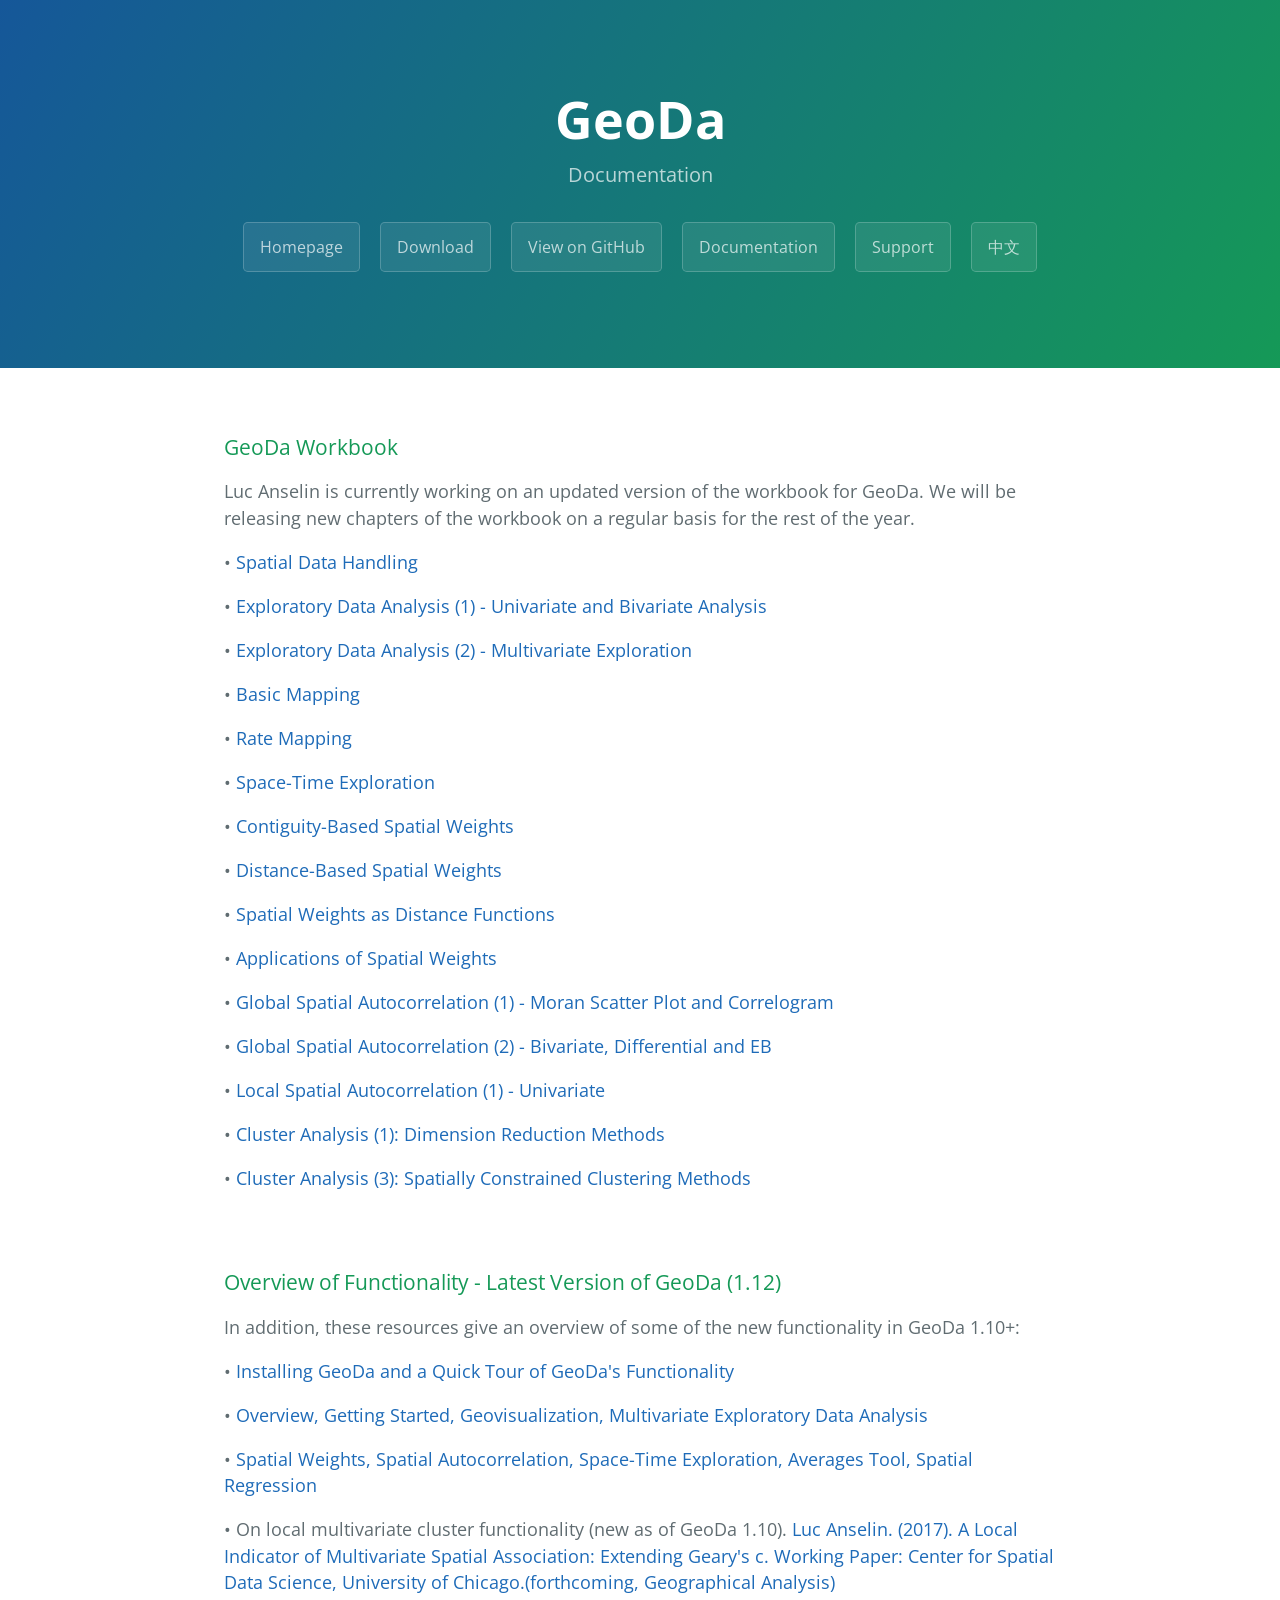
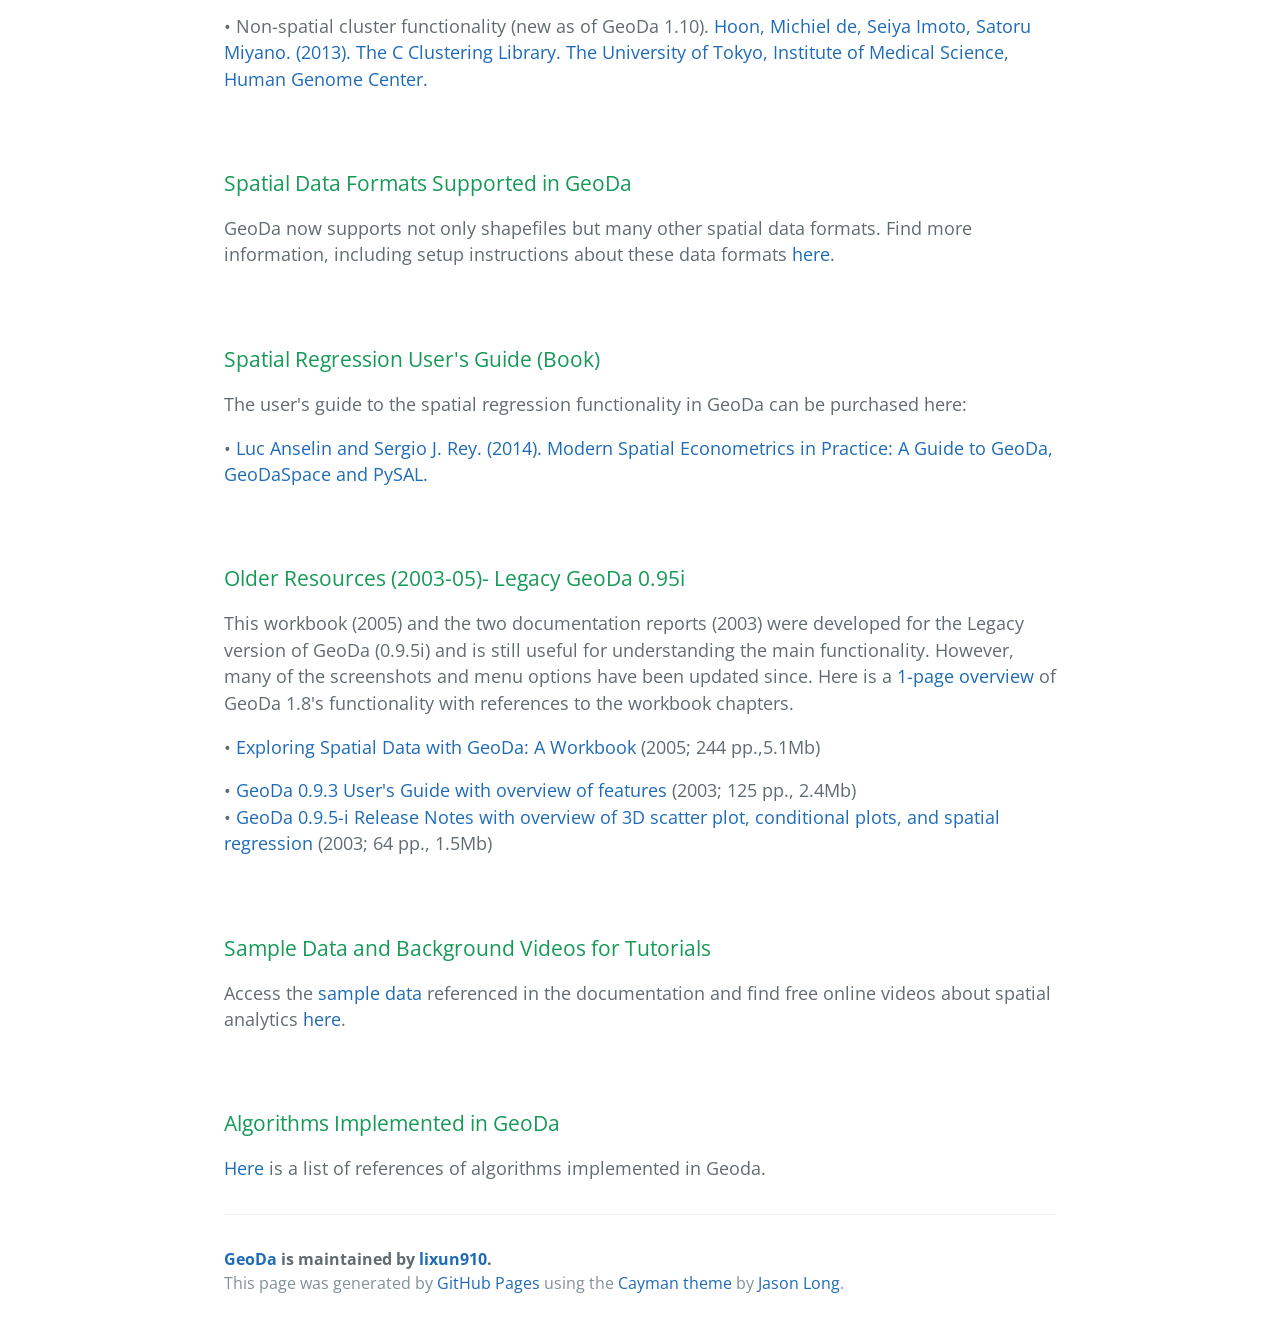
==== documentation.html @ 4c951416 "test" ====
<!DOCTYPE html>
<html lang="en-us">
  <head>
    <meta charset="UTF-8">
    <title>Documentation | GeoDa on Github</title>
    <meta name="viewport" content="width=device-width, initial-scale=1">
    <style>
    	*{margin:0;padding:0;}
	.shadowfilter {
	-webkit-filter: drop-shadow(12px 12px 7px rgba(0,0,0,0.5));
	filter: url(shadow.svg#drop-shadow);
	}
	.intro1 { margin-left: -45px;}
    </style>
    <link rel="stylesheet" type="text/css" href="stylesheets/normalize.css" media="screen">
    <link href='https://fonts.googleapis.com/css?family=Open+Sans:400,700' rel='stylesheet' type='text/css'>
    <link rel="stylesheet" type="text/css" href="stylesheets/stylesheet.css" media="screen">
    <link rel="stylesheet" type="text/css" href="stylesheets/github-light.css" media="screen">
    <link rel="stylesheet" href="stylesheets/simple-slideshow-styles.css">
    <style>
	ul {padding-left:30px;}
	figcaption {
	  top: .70em;
   	  left: .35em;
 	  bottom: auto!important;
	  right: auto!important;
	}
    </style>
  </head>
  <body>
    <!-- Google Analytics -->
    <script>
    window.ga=window.ga||function(){(ga.q=ga.q||[]).push(arguments)};ga.l=+new Date;
    ga('create', 'UA-72724100-1', 'auto');
    ga('send', 'pageview');
    </script>

    <section class="page-header">
      <h1 class="project-name">GeoDa</h1>
      <h2 class="project-tagline">Documentation</h2>
      <a href="//geodacenter.github.io/" class="btn">Homepage</a>
       <a href="//geodacenter.github.io/download.html" class="btn">Download</a>
      <a href="https://github.com/GeoDaCenter/geoda/" class="btn">View on GitHub</a>
       <a href="documentation.html" class="btn">Documentation</a>
       <a href="//geodacenter.github.io/support.html" class="btn">Support</a>
      <a href="//geodacenter.github.io/index-cn.html" class="btn">中文</a>
    </section>


    <section class="main-content">
      <h3>
<a id="welcome-to-github-pages" class="anchor" href="#welcome-to-github-pages" aria-hidden="true">
  <span class="octicon octicon-link"></span></a></h3>

<p>
<h3>GeoDa Workbook</h3>

<p>Luc Anselin is currently working on an updated version of the workbook for GeoDa. We will be releasing new chapters of the workbook on a regular basis for the rest of the year.</p>


<p class="rteindent1">&bull;
       <a href="workbook/1_datascience/lab1.html" target="_blank">Spatial Data Handling</a> </p>
       &bull; <a href="workbook/2a_eda/lab2a.html" target="_blank">Exploratory Data Analysis (1) - Univariate and Bivariate Analysis</a> </p>
       &bull; <a href="workbook/2b_eda_multi/lab2b.html" target="_blank">Exploratory Data Analysis (2) - Multivariate Exploration</a> </p>
       &bull; <a href="workbook/3a_mapping/lab3a.html" target="_blank">Basic Mapping</a> </p>
       &bull; <a href="workbook/3b_rates/lab3b.html" target="_blank">Rate Mapping</a> </p>
       &bull; <a href="workbook/3c_spacetime/lab3c.html" target="_blank">Space-Time Exploration</a> </p>
       &bull; <a href="workbook/4a_contig_weights/lab4a.html" target="_blank">Contiguity-Based Spatial Weights</a> </p>
       &bull; <a href="workbook/4b_dist_weights/lab4b.html" target="_blank">Distance-Based Spatial Weights</a> </p>
       &bull; <a href="workbook/4c_distance_functions/lab4c.html" target="_blank">Spatial Weights as Distance Functions</a> </p>
       &bull; <a href="workbook/4d_weights_applications/lab4d.html" target="_blank">Applications of Spatial Weights</a> </p>
       &bull; <a href="workbook/5a_global_auto/lab5a.html" target="_blank">Global Spatial Autocorrelation (1) - Moran Scatter Plot and Correlogram</a> </p>
       &bull; <a href="workbook/5b_global_adv/lab5b.html" target="_blank">Global Spatial Autocorrelation (2) - Bivariate, Differential and EB</a> </p>
       &bull; <a href="workbook/6a_local_auto/lab6a.html" target="_blank">Local Spatial Autocorrelation (1) - Univariate</a> </p>
       &bull; <a href="workbook/7a_clusters_1/lab7a.html" target="_blank">Cluster Analysis (1): Dimension Reduction Methods</a> </p>
       &bull; <a href="workbook/8_spatial_clusters/lab8.html" target="_blank">Cluster Analysis (3): Spatially Constrained Clustering Methods</a> </p>





<br />

<h3>Overview of Functionality - Latest Version of GeoDa (1.12)</h3>

<p>In addition, these resources give an overview of some of the new functionality in GeoDa 1.10+:</p>

<p class="rteindent1">&bull;
       <a href="
       https://s3.amazonaws.com/geoda/software/docs/Geoda_tour.pdf" target="_blank">Installing GeoDa and a Quick Tour of GeoDa's Functionality</a> </p>

         &bull;
	<a href="
https://s3.amazonaws.com/geoda/software/docs/geoda_1.8_1.pdf" target="_blank">Overview, Getting Started, Geovisualization, Multivariate Exploratory Data Analysis</a></p>

	&bull; <a href="https://s3.amazonaws.com/geoda/software/docs/geoda_1.8_2.pdf" target="_blank">Spatial Weights, Spatial Autocorrelation, Space-Time Exploration, Averages Tool, Spatial Regression</a></p>

	&bull; On local multivariate cluster functionality (new as of GeoDa 1.10). <a href="https://s3.amazonaws.com/geoda/docs/LA_multivariateGeary1.pdf" target="_blank">Luc Anselin. (2017). A Local Indicator of Multivariate Spatial Association: Extending Geary's c. Working Paper: Center for Spatial Data Science, University of Chicago.(forthcoming, Geographical Analysis)</a></p>

	&bull; Non-spatial cluster functionality (new as of GeoDa 1.10). <a href="http://bonsai.hgc.jp/~mdehoon/software/cluster/cluster.pdf" target="_blank">Hoon, Michiel de, Seiya Imoto, Satoru Miyano. (2013). The C Clustering Library. The University of Tokyo, Institute of Medical Science, Human Genome Center.</a></p>

<br />

<h3>Spatial Data Formats Supported in GeoDa</h3>

<p>GeoDa now supports not only shapefiles but many other spatial data formats. Find more information, including setup instructions about these data formats <a href="formats.html">here</a>.</p>

<br />

<h3>Spatial Regression User's Guide (Book)</h3>

	<p>The user's guide to the spatial regression functionality in GeoDa can be purchased here:</p>

<p class="rteindent1">&bull;
<a href="https://www.amazon.com/Modern-Spatial-Econometrics-Practice-GeoDaSpace/dp/0986342106?ie=UTF8&keywords=anselin%20spatial%20econometrics&qid=1421531753&ref_=sr_1_1&sr=8-1" target="_blank">Luc Anselin and Sergio J. Rey. (2014). Modern Spatial Econometrics in Practice: A Guide to GeoDa, GeoDaSpace and PySAL.</a></p>

<br />


<h3>Older Resources (2003-05)- Legacy GeoDa 0.95i</h3>

<p>This workbook (2005) and the two documentation reports (2003) were developed for the Legacy version of GeoDa (0.9.5i) and is still useful for understanding the main functionality. However, many of the screenshots and menu options have been updated since. Here is a <a href="https://s3.amazonaws.com/geoda/software/docs/GeoDa1.8_toolbar.pdf">1-page overview</a> of GeoDa 1.8&#39;s functionality with references to the workbook chapters.</p>

<p class="rteindent1">&bull;
<a href="https://s3.amazonaws.com/geoda/software/docs/geodaworkbook.pdf" target="_blank" title="geodaworkbook.pdf">Exploring Spatial Data with GeoDa: A Workbook</a> (2005; 244 pp.,5.1Mb)</p>
</ul>

<p class="rteindent1">&bull;
<a href="https://s3.amazonaws.com/geoda/software/docs/geoda093.pdf" target="_blank">GeoDa 0.9.3 User's Guide with overview of features</a> (2003; 125 pp., 2.4Mb)</br>
&bull;  <a href="https://s3.amazonaws.com/geoda/software/docs/geoda095i.pdf">GeoDa 0.9.5-i Release Notes with overview of 3D scatter plot, conditional plots, and spatial regression</a>&nbsp;(2003; 64 pp., 1.5Mb)</p>

<br />

<h3>Sample Data and Background Videos for Tutorials</h3>

<p>Access the <a href="https://spatial.uchicago.edu/sample-data" target="_blank">sample data</a> referenced in the documentation and find free online videos about spatial analytics <a href="https://www.youtube.com/user/GeoDaCenter" target="_blank">here</a>.</p>

<br />

<h3>Algorithms Implemented in GeoDa</h3>

<p><a href="refs.html">Here</a> is a list of references of algorithms implemented in Geoda.</p>

      <footer class="site-footer">
        <span class="site-footer-owner"><a href="https://github.com/lixun910/geoda">GeoDa</a> is maintained by <a href="https://github.com/lixun910">lixun910</a>.</span>

        <span class="site-footer-credits">This page was generated by <a href="https://pages.github.com">GitHub Pages</a> using the <a href="https://github.com/jasonlong/cayman-theme">Cayman theme</a> by <a href="https://twitter.com/jasonlong">Jason Long</a>.</span>
      </footer>

    </section>

  </body>
</html>
---- stylesheets/stylesheet.css ----
* {
  box-sizing: border-box; }

body {
  padding: 0;
  margin: 0;
  font-family: "Open Sans", "Helvetica Neue", Helvetica, Arial, sans-serif;
  font-size: 16px;
  line-height: 1.5;
  color: #606c71; }

a {
  color: #1e6bb8;
  text-decoration: none; }
  a:hover {
    text-decoration: underline; }

.btn {
  display: inline-block;
  margin-bottom: 1rem;
  color: rgba(255, 255, 255, 0.7);
  background-color: rgba(255, 255, 255, 0.08);
  border-color: rgba(255, 255, 255, 0.2);
  border-style: solid;
  border-width: 1px;
  border-radius: 0.3rem;
  transition: color 0.2s, background-color 0.2s, border-color 0.2s; }
  .btn + .btn {
    margin-left: 1rem; }

.btn:hover {
  color: rgba(255, 255, 255, 0.8);
  text-decoration: none;
  background-color: rgba(255, 255, 255, 0.2);
  border-color: rgba(255, 255, 255, 0.3); }

@media screen and (min-width: 64em) {
  .btn {
    padding: 0.75rem 1rem; } }

@media screen and (min-width: 42em) and (max-width: 64em) {
  .btn {
    padding: 0.6rem 0.9rem;
    font-size: 0.9rem; } }

@media screen and (max-width: 42em) {
  .btn {
    display: block;
    width: 100%;
    padding: 0.75rem;
    font-size: 0.9rem; }
    .btn + .btn {
      margin-top: 1rem;
      margin-left: 0; } }

.download-btn {
    background-color: rgba(76,175,80,0.9);
    color: rgba(255,255,255,1);
    border-color: rgba(20, 20, 20, 0.2);
    text-align: center;
}
.lab-btn {
    background-color: rgba(255,255,255,0.9);
    color: rgba(0,0,0,1);
    border-color: rgba(20, 20, 20, 0.2);
    text-align: center;
}
.lab-btn:hover {
    background-color: rgba(200,200,200,0.9);
    color: rgba(0,0,0,1);
    border-color: rgba(20, 20, 20, 0.2);
    text-align: center;
}

.download-btn:hover {
    background-color: rgba(76,175,80,0.5);
    color: rgba(255,255,255,1);
    border-color: rgba(20, 20, 20, 0.2);
    text-align: center;
}


.page-header {
  color: #fff;
  text-align: center;
  background-color: #159957;
  background-image: linear-gradient(120deg, #155799, #159957); }

@media screen and (min-width: 64em) {
  .page-header {
    padding: 5rem 6rem; } }

@media screen and (min-width: 42em) and (max-width: 64em) {
  .page-header {
    padding: 3rem 4rem; } }

@media screen and (max-width: 42em) {
  .page-header {
    padding: 2rem 1rem; } }

.project-name {
  margin-top: 0;
  margin-bottom: 0.1rem; }

@media screen and (min-width: 64em) {
  .project-name {
    font-size: 3.25rem; } }

@media screen and (min-width: 42em) and (max-width: 64em) {
  .project-name {
    font-size: 2.25rem; } }

@media screen and (max-width: 42em) {
  .project-name {
    font-size: 1.75rem; } }

.project-tagline {
  margin-bottom: 2rem;
  font-weight: normal;
  opacity: 0.7; }

@media screen and (min-width: 64em) {
  .project-tagline {
    font-size: 1.25rem; } }

@media screen and (min-width: 42em) and (max-width: 64em) {
  .project-tagline {
    font-size: 1.15rem; } }

@media screen and (max-width: 42em) {
  .project-tagline {
    font-size: 1rem; } }

.main-content :first-child {
  margin-top: 0; }
.main-content img {
  max-width: 100%; }
.main-content h1, .main-content h2, .main-content h3, .main-content h4, .main-content h5, .main-content h6 {
  margin-top: 2rem;
  margin-bottom: 1rem;
  font-weight: normal;
  color: #159957; }
.main-content p {
  margin-bottom: 1em; }
.main-content code {
  padding: 2px 4px;
  font-family: Consolas, "Liberation Mono", Menlo, Courier, monospace;
  font-size: 0.9rem;
  color: #383e41;
  background-color: #f3f6fa;
  border-radius: 0.3rem; }
.main-content pre {
  padding: 0.8rem;
  margin-top: 0;
  margin-bottom: 1rem;
  font: 1rem Consolas, "Liberation Mono", Menlo, Courier, monospace;
  color: #567482;
  word-wrap: normal;
  background-color: #f3f6fa;
  border: solid 1px #dce6f0;
  border-radius: 0.3rem; }
  .main-content pre > code {
    padding: 0;
    margin: 0;
    font-size: 0.9rem;
    color: #567482;
    word-break: normal;
    white-space: pre;
    background: transparent;
    border: 0; }
.main-content .highlight {
  margin-bottom: 1rem; }
  .main-content .highlight pre {
    margin-bottom: 0;
    word-break: normal; }
.main-content .highlight pre, .main-content pre {
  padding: 0.8rem;
  overflow: auto;
  font-size: 0.9rem;
  line-height: 1.45;
  border-radius: 0.3rem; }
.main-content pre code, .main-content pre tt {
  display: inline;
  max-width: initial;
  padding: 0;
  margin: 0;
  overflow: initial;
  line-height: inherit;
  word-wrap: normal;
  background-color: transparent;
  border: 0; }
  .main-content pre code:before, .main-content pre code:after, .main-content pre tt:before, .main-content pre tt:after {
    content: normal; }
.main-content ul, .main-content ol {
  margin-top: 0; }
.main-content blockquote {
  padding: 0 1rem;
  margin-left: 0;
  color: #819198;
  border-left: 0.3rem solid #dce6f0; }
  .main-content blockquote > :first-child {
    margin-top: 0; }
  .main-content blockquote > :last-child {
    margin-bottom: 0; }
.main-content table {
  display: block;
  width: 100%;
  overflow: auto;
  word-break: normal;
  word-break: keep-all; }
  .main-content table th {
    font-weight: bold; }
  .main-content table th, .main-content table td {
    padding: 0.5rem 1rem;
    border: 1px solid #e9ebec; }
.main-content dl {
  padding: 0; }
  .main-content dl dt {
    padding: 0;
    margin-top: 1rem;
    font-size: 1rem;
    font-weight: bold; }
  .main-content dl dd {
    padding: 0;
    margin-bottom: 1rem; }
.main-content hr {
  height: 2px;
  padding: 0;
  margin: 1rem 0;
  background-color: #eff0f1;
  border: 0; }

@media screen and (min-width: 64em) {
  .main-content {
    max-width: 64rem;
    padding: 2rem 6rem;
    margin: 0 auto;
    font-size: 1.1rem; } }

@media screen and (min-width: 42em) and (max-width: 64em) {
  .main-content {
    padding: 2rem 4rem;
    font-size: 1.1rem; } }

@media screen and (max-width: 42em) {
  .main-content {
    padding: 2rem 1rem;
    font-size: 1rem; } }

.site-footer {
  padding-top: 2rem;
  margin-top: 2rem;
  border-top: solid 1px #eff0f1; }

.site-footer-owner {
  display: block;
  font-weight: bold; }

.site-footer-credits {
  color: #819198; }

@media screen and (min-width: 64em) {
  .site-footer {
    font-size: 1rem; } }

@media screen and (min-width: 42em) and (max-width: 64em) {
  .site-footer {
    font-size: 1rem; } }

@media screen and (max-width: 42em) {
  .site-footer {
    font-size: 0.9rem; } }
    
#slider {
	margin: 0px auto;
	width: 845px;
	top: 60px;
	height: 200px;
	position: relative;
	overflow: hidden;
	box-shadow: 0px 0px 40px rgba(0,0,0,0.4);
	background: #434343;
}

#slider [id^='image']:target img {
	top: 0;  
	left: 0;
}

#slider [id^='image']:target a {
	background: #fff;
	border: 3px solid #333;
	width: 10px;
	height: 10px;
}

#slider [id^="image"] img {
	position: absolute;
	top: -200px;
	border: 0;
	-moz-transition: top 0.5s ease-in;
	-ms-transition: top 0.5s ease-in;
	-webkit-transition: top 0.5s ease-in;
	-o-transition: top 0.5s ease-in;
}

.slider-nav {
	background: #333;
	width: 16px;
	z-index: 9999;
	height: 16px;
	box-shadow: inset 0px 2px 10px rgba(0,0,0,0.3), 0px 0px 20px rgba(255,255,255,0.4);
	border-radius: 32px;
	position: absolute;
	bottom: 15px;
}

#image-1 .slider-nav {
	right: 80px;
}
#image-2 .slider-nav {
	right: 60px;
}

#image-3 .slider-nav {
	right: 40px;
}

#image-4 .slider-nav {
	right: 20px;
}
---- stylesheets/github-light.css ----
/*
   Copyright 2014 GitHub Inc.

   Licensed under the Apache License, Version 2.0 (the "License");
   you may not use this file except in compliance with the License.
   You may obtain a copy of the License at

       http://www.apache.org/licenses/LICENSE-2.0

   Unless required by applicable law or agreed to in writing, software
   distributed under the License is distributed on an "AS IS" BASIS,
   WITHOUT WARRANTIES OR CONDITIONS OF ANY KIND, either express or implied.
   See the License for the specific language governing permissions and
   limitations under the License.

*/

.pl-c /* comment */ {
  color: #969896;
}

.pl-c1      /* constant, markup.raw, meta.diff.header, meta.module-reference, meta.property-name, support, support.constant, support.variable, variable.other.constant */,
.pl-s .pl-v /* string variable */ {
  color: #0086b3;
}

.pl-e  /* entity */,
.pl-en /* entity.name */ {
  color: #795da3;
}

.pl-s .pl-s1 /* string source */,
.pl-smi      /* storage.modifier.import, storage.modifier.package, storage.type.java, variable.other, variable.parameter.function */ {
  color: #333;
}

.pl-ent /* entity.name.tag */ {
  color: #63a35c;
}

.pl-k /* keyword, storage, storage.type */ {
  color: #a71d5d;
}

.pl-pds              /* punctuation.definition.string, string.regexp.character-class */,
.pl-s                /* string */,
.pl-s .pl-pse .pl-s1 /* string punctuation.section.embedded source */,
.pl-sr               /* string.regexp */,
.pl-sr .pl-cce       /* string.regexp constant.character.escape */,
.pl-sr .pl-sra       /* string.regexp string.regexp.arbitrary-repitition */,
.pl-sr .pl-sre       /* string.regexp source.ruby.embedded */ {
  color: #183691;
}

.pl-v /* variable */ {
  color: #ed6a43;
}

.pl-id /* invalid.deprecated */ {
  color: #b52a1d;
}

.pl-ii /* invalid.illegal */ {
  background-color: #b52a1d;
  color: #f8f8f8;
}

.pl-sr .pl-cce /* string.regexp constant.character.escape */ {
  color: #63a35c;
  font-weight: bold;
}

.pl-ml /* markup.list */ {
  color: #693a17;
}

.pl-mh        /* markup.heading */,
.pl-mh .pl-en /* markup.heading entity.name */,
.pl-ms        /* meta.separator */ {
  color: #1d3e81;
  font-weight: bold;
}

.pl-mq /* markup.quote */ {
  color: #008080;
}

.pl-mi /* markup.italic */ {
  color: #333;
  font-style: italic;
}

.pl-mb /* markup.bold */ {
  color: #333;
  font-weight: bold;
}

.pl-md /* markup.deleted, meta.diff.header.from-file */ {
  background-color: #ffecec;
  color: #bd2c00;
}

.pl-mi1 /* markup.inserted, meta.diff.header.to-file */ {
  background-color: #eaffea;
  color: #55a532;
}

.pl-mdr /* meta.diff.range */ {
  color: #795da3;
  font-weight: bold;
}

.pl-mo /* meta.output */ {
  color: #1d3e81;
}
---- stylesheets/simple-slideshow-styles.css ----
.bss-slides{
  position: relative;
  display: block;    
}
.bss-slides:focus{
 outline: 0;
}
.bss-slides figure{
  position: absolute;
  top: 0;
  width: 100%;
}
.bss-slides figure:first-child{
  position: relative;
}
.bss-slides figure img{
  opacity: 0;
  -webkit-transition: opacity 1.2s;
  transition: opacity 1.2s;
  -webkit-backface-visibility: hidden;
  backface-visibility: hidden;
}
.bss-slides .bss-show{
  z-index: 2;
}
.bss-slides .bss-show img{
  opacity: 1;
  -webkit-backface-visibility: hidden;
  backface-visibility: hidden;
  position: relative; 
}

.bss-slides figcaption{
  position: absolute;
  font-family: sans-serif;
  font-size: .8em;
  bottom: .75em;
  right: .35em;
  padding: .25em;
  color: #fff;
  background: #000;
  background: rgba(0,0,0, .25);
  border-radius: 2px;
  opacity: 0;
  -webkit-transition: opacity 1.2s;
  transition: opacity 1.2s;
}
.bss-slides .bss-show figcaption{
  z-index: 3;
  opacity: 1;
}
.bss-slides figcaption a{
  color: #fff;    
}
.bss-next, .bss-prev{
  color: #fff;
  position: absolute;
  background: #000;
  background: rgba(0,0,0, .6);
  top: 50%;
  z-index: 4;
  font-size: 2em;
  margin-top: -1.2em;
  opacity: .3;
  -webkit-user-select: none;
  -moz-user-select: none;
  -ms-user-select: none;
  user-select: none;
}
.bss-next:hover, .bss-prev:hover{
  cursor: pointer;
  opacity: 1;
}
.bss-next{
  right: -1px;
  padding: 10px 5px 15px 10px;
  border-top-left-radius: 3px;
  border-bottom-left-radius: 3px;
}
.bss-prev{
  left: 0;
  padding: 10px 10px 15px 5px;
  border-top-right-radius: 3px;
  border-bottom-right-radius: 3px;
}
.bss-fullscreen{
  display: block;
  width: 32px;
  height: 32px;    
  background: rgba(0,0,0,.4) url(../img/arrows-alt_ffffff_64.png); 
  -webkit-background-size: contain; 
  background-size: contain;
  position: absolute;
  top: 5px;
  left: 5px;   
  cursor: pointer;    
  opacity: .3;
} 
.bss-fullscreen:hover{
  opacity: .8;   
}
:-webkit-full-screen .bss-fullscreen{
    background: rgba(0,0,0,.4) url(../img/compress_ffffff_64.png);
    -webkit-background-size: contain;
    background-size: contain;
}
:-moz-full-screen .bss-fullscreen{
    background: rgba(0,0,0,.4) url(../img/compress_ffffff_64.png);
    background-size: contain;
}
:-ms-fullscreen .bss-fullscreen{
    background: rgba(0,0,0,.4) url(../img/compress_ffffff_64.png);
    background-size: contain;
}
:full-screen .bss-fullscreen{
    background: rgba(0,0,0,.4) url(../img/compress_ffffff_64.png);
    -webkit-background-size: contain;
    background-size: contain;
}
:-webkit-full-screen .bss-fullscreen{
    background: rgba(0,0,0,.4) url(../img/compress_ffffff_64.png);
    -webkit-background-size: contain;
    background-size: contain;
}
:-moz-full-screen .bss-fullscreen{
    background: rgba(0,0,0,.4) url(../img/compress_ffffff_64.png);
    background-size: contain;
}
:-ms-fullscreen .bss-fullscreen{
    background: rgba(0,0,0,.4) url(../img/compress_ffffff_64.png);
    background-size: contain;
}
:fullscreen .bss-fullscreen{
    background: rgba(0,0,0,.4) url(../img/compress_ffffff_64.png);
    -webkit-background-size: contain;
    background-size: contain;
}
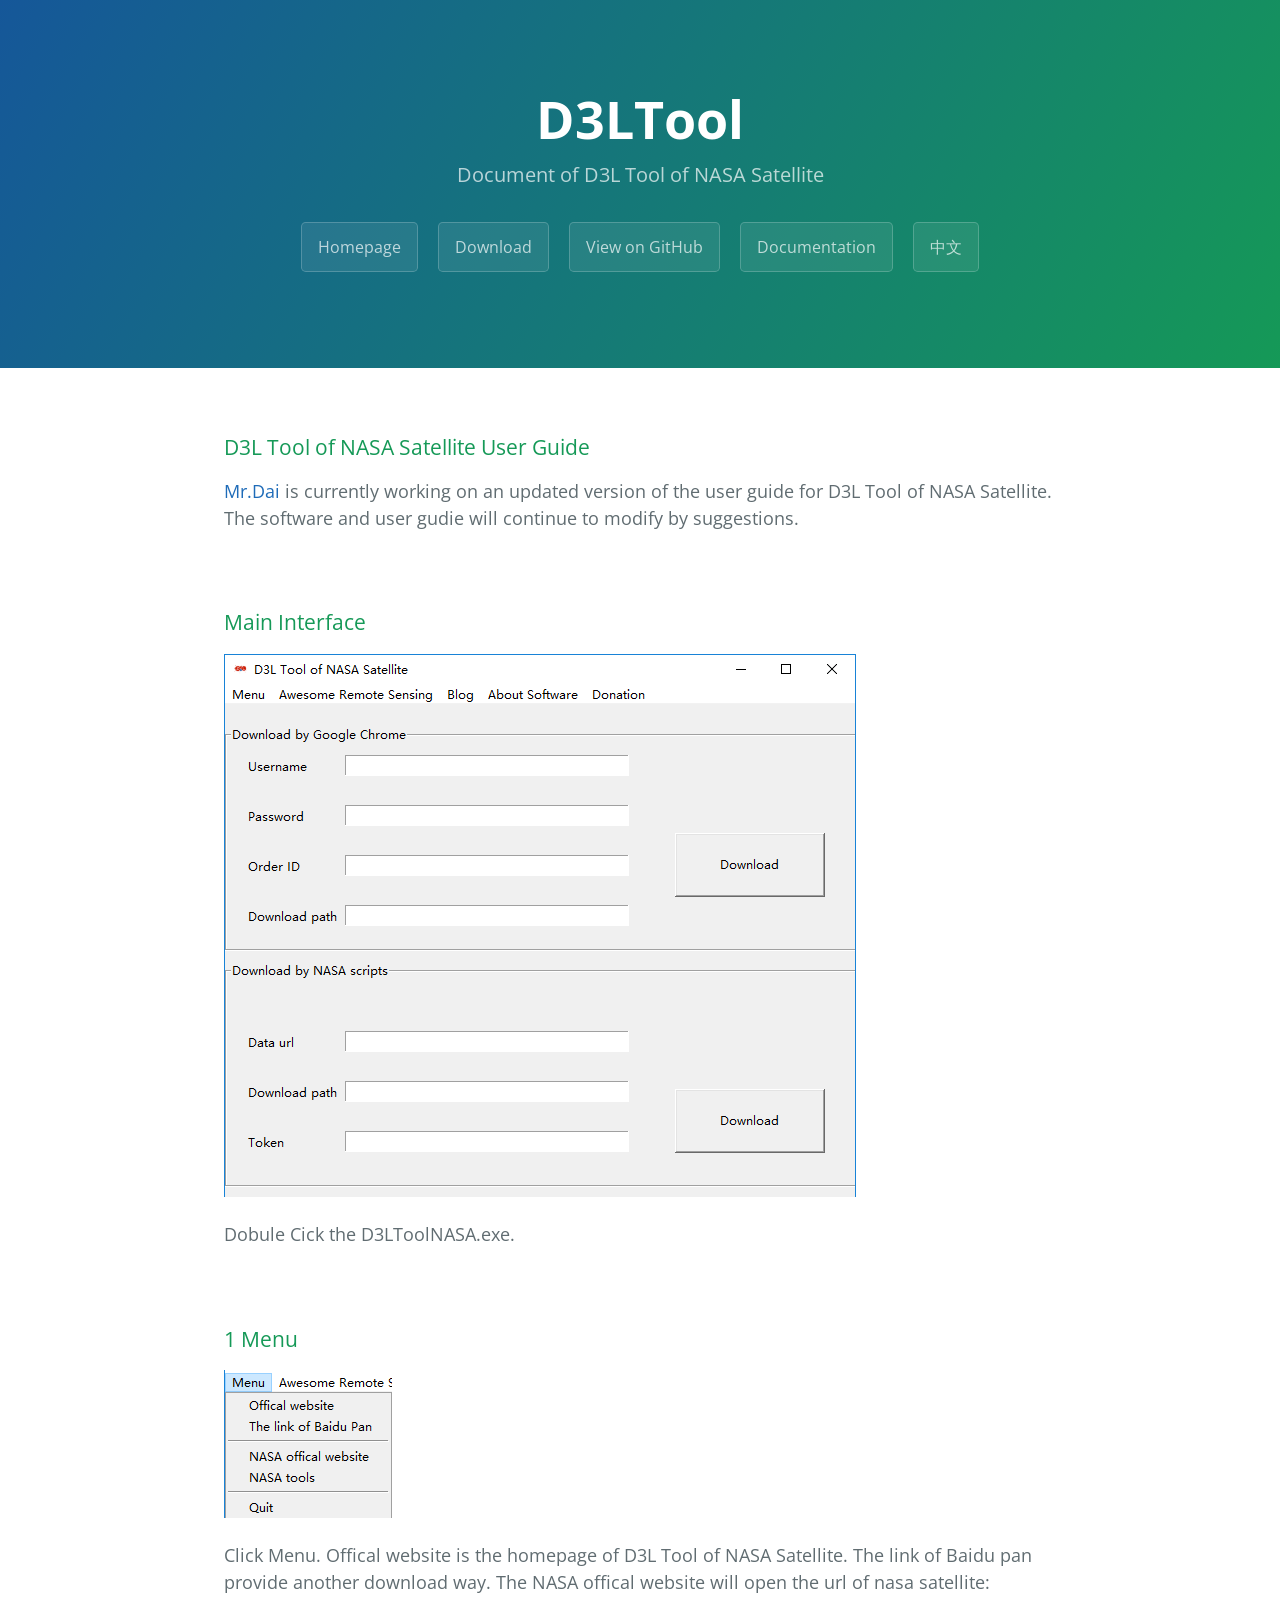
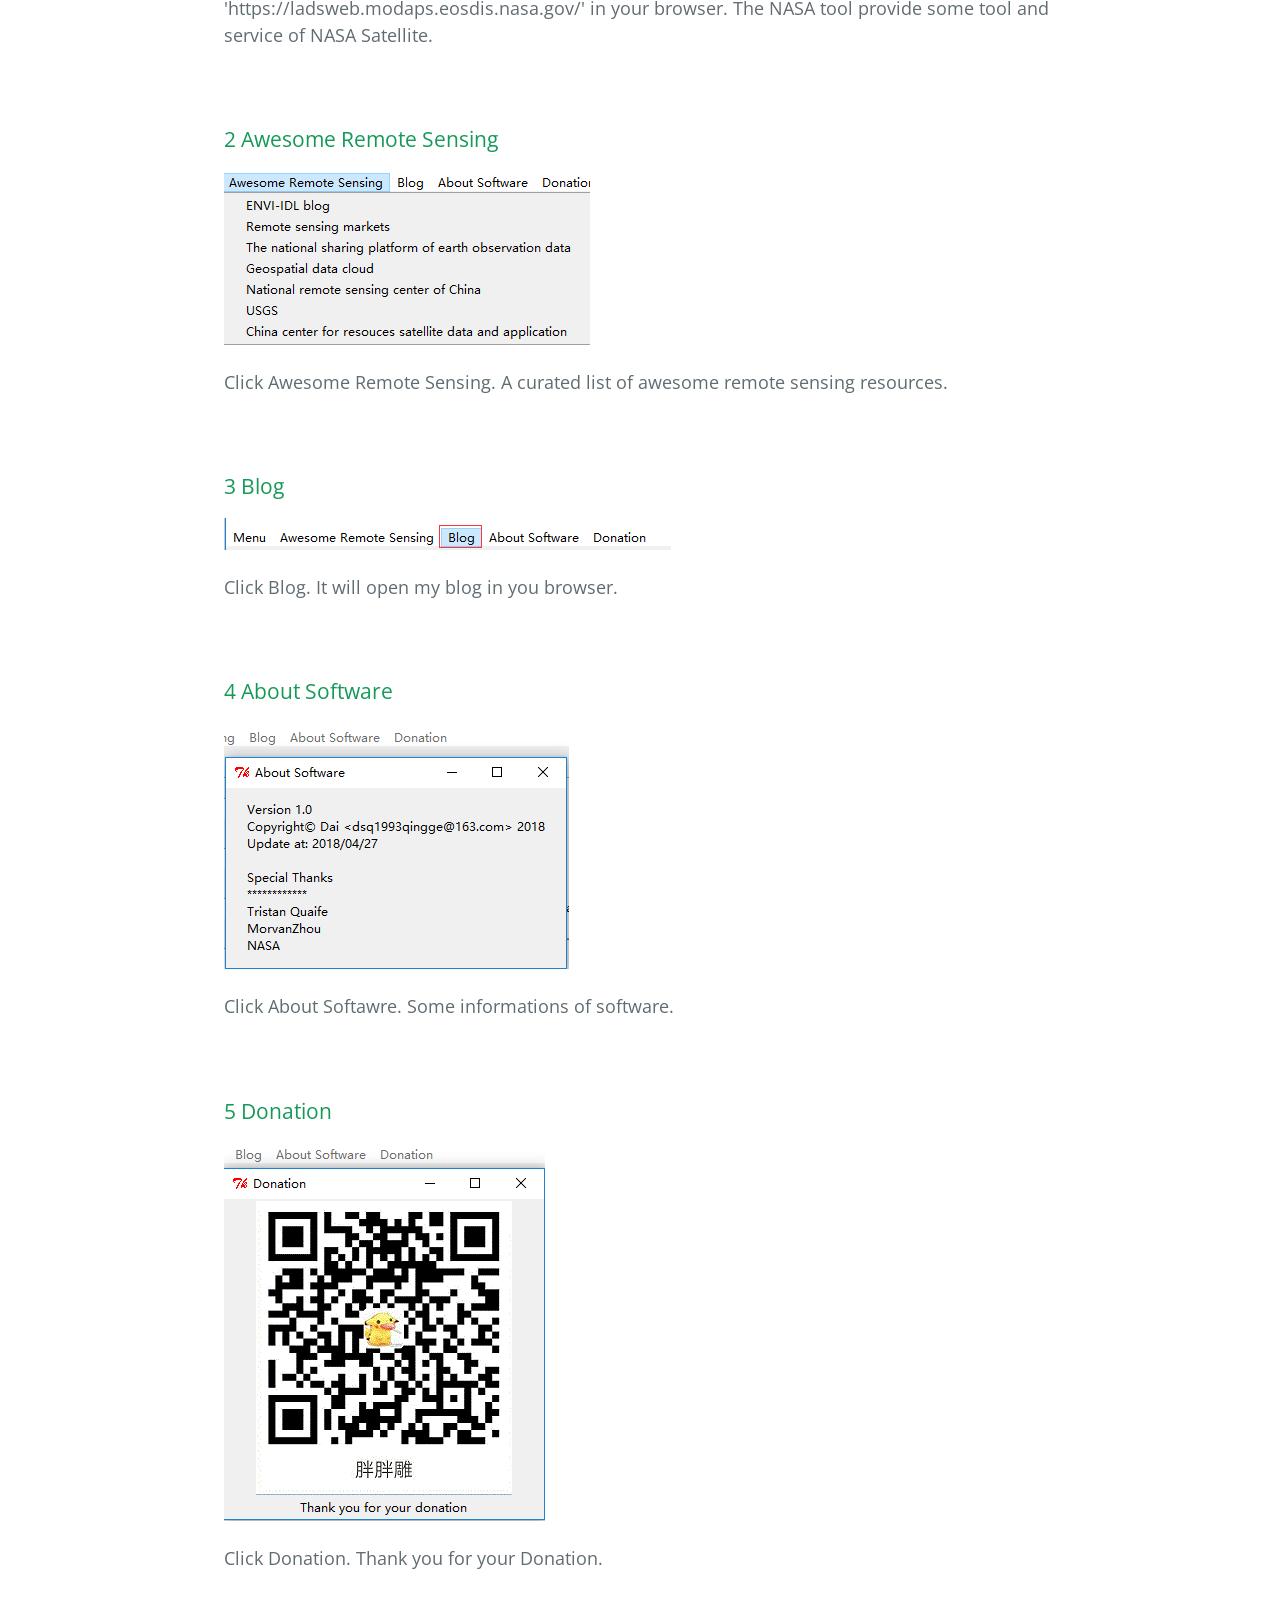
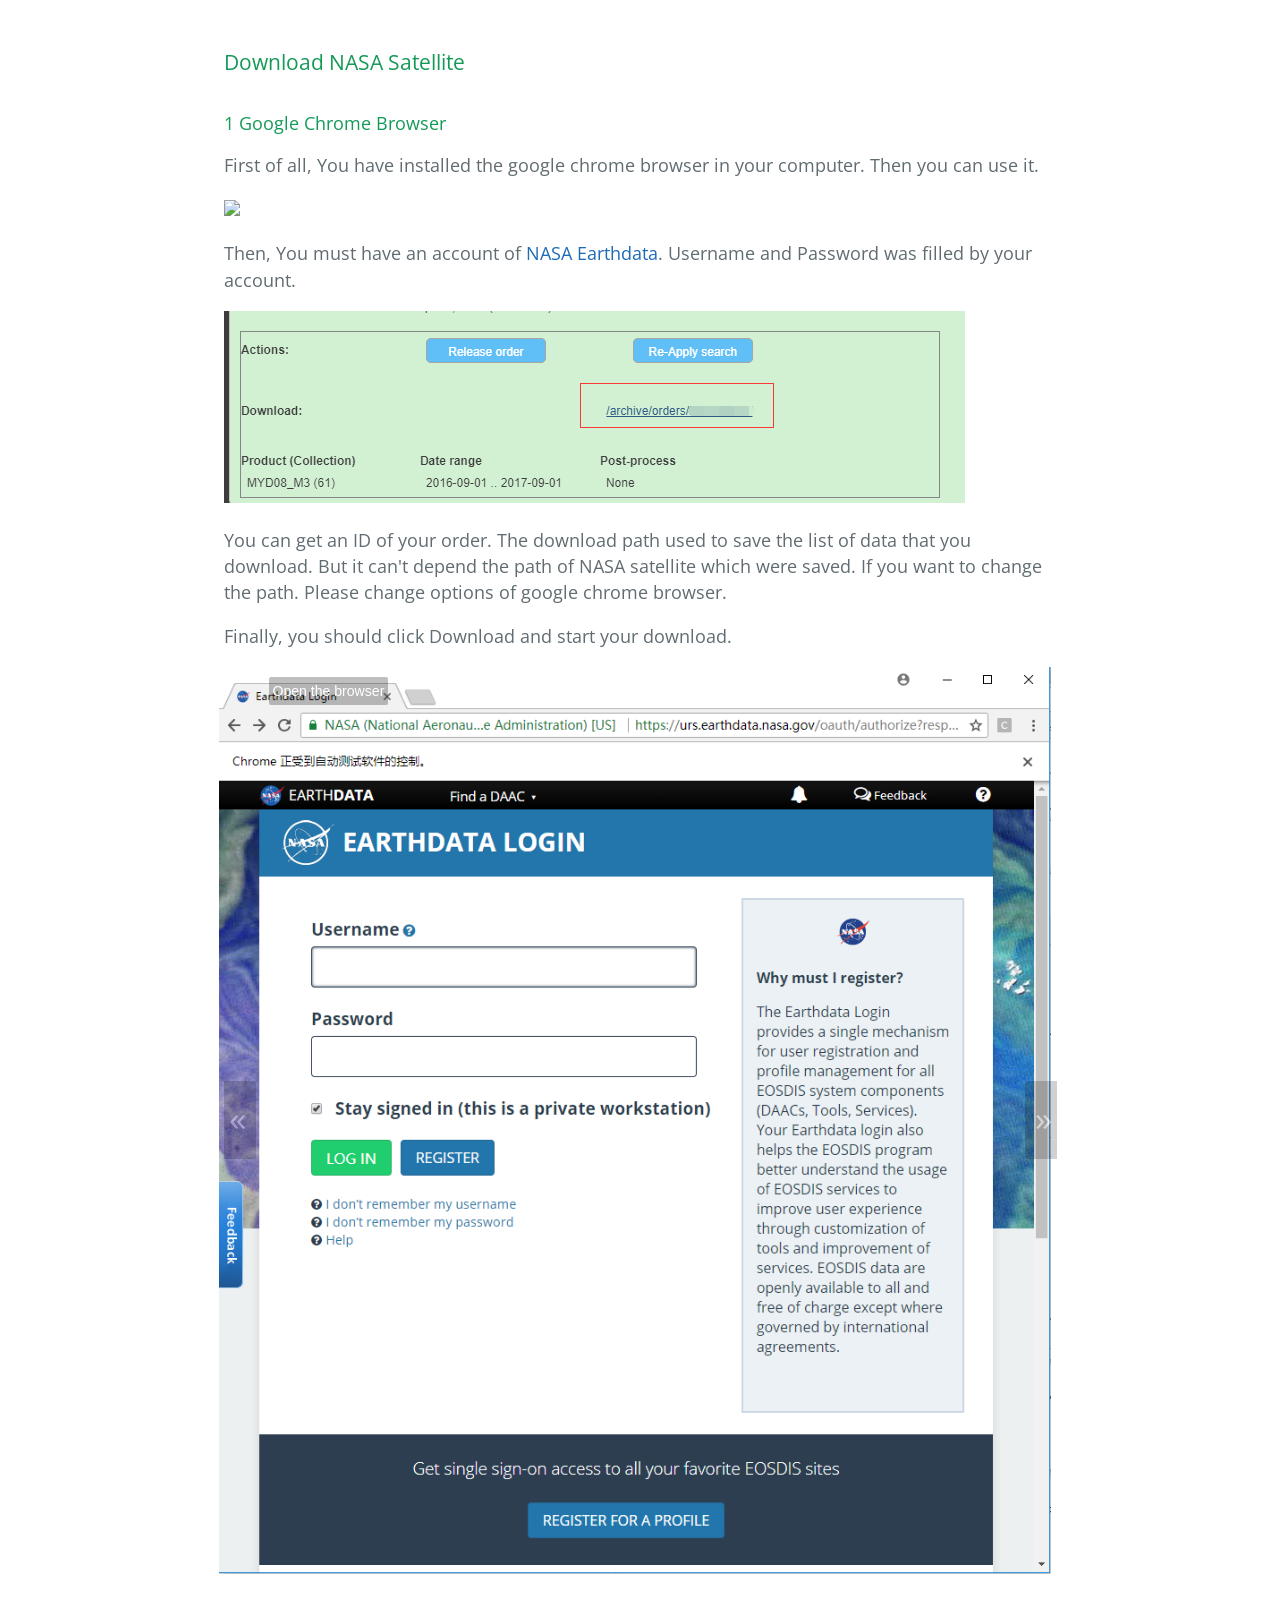
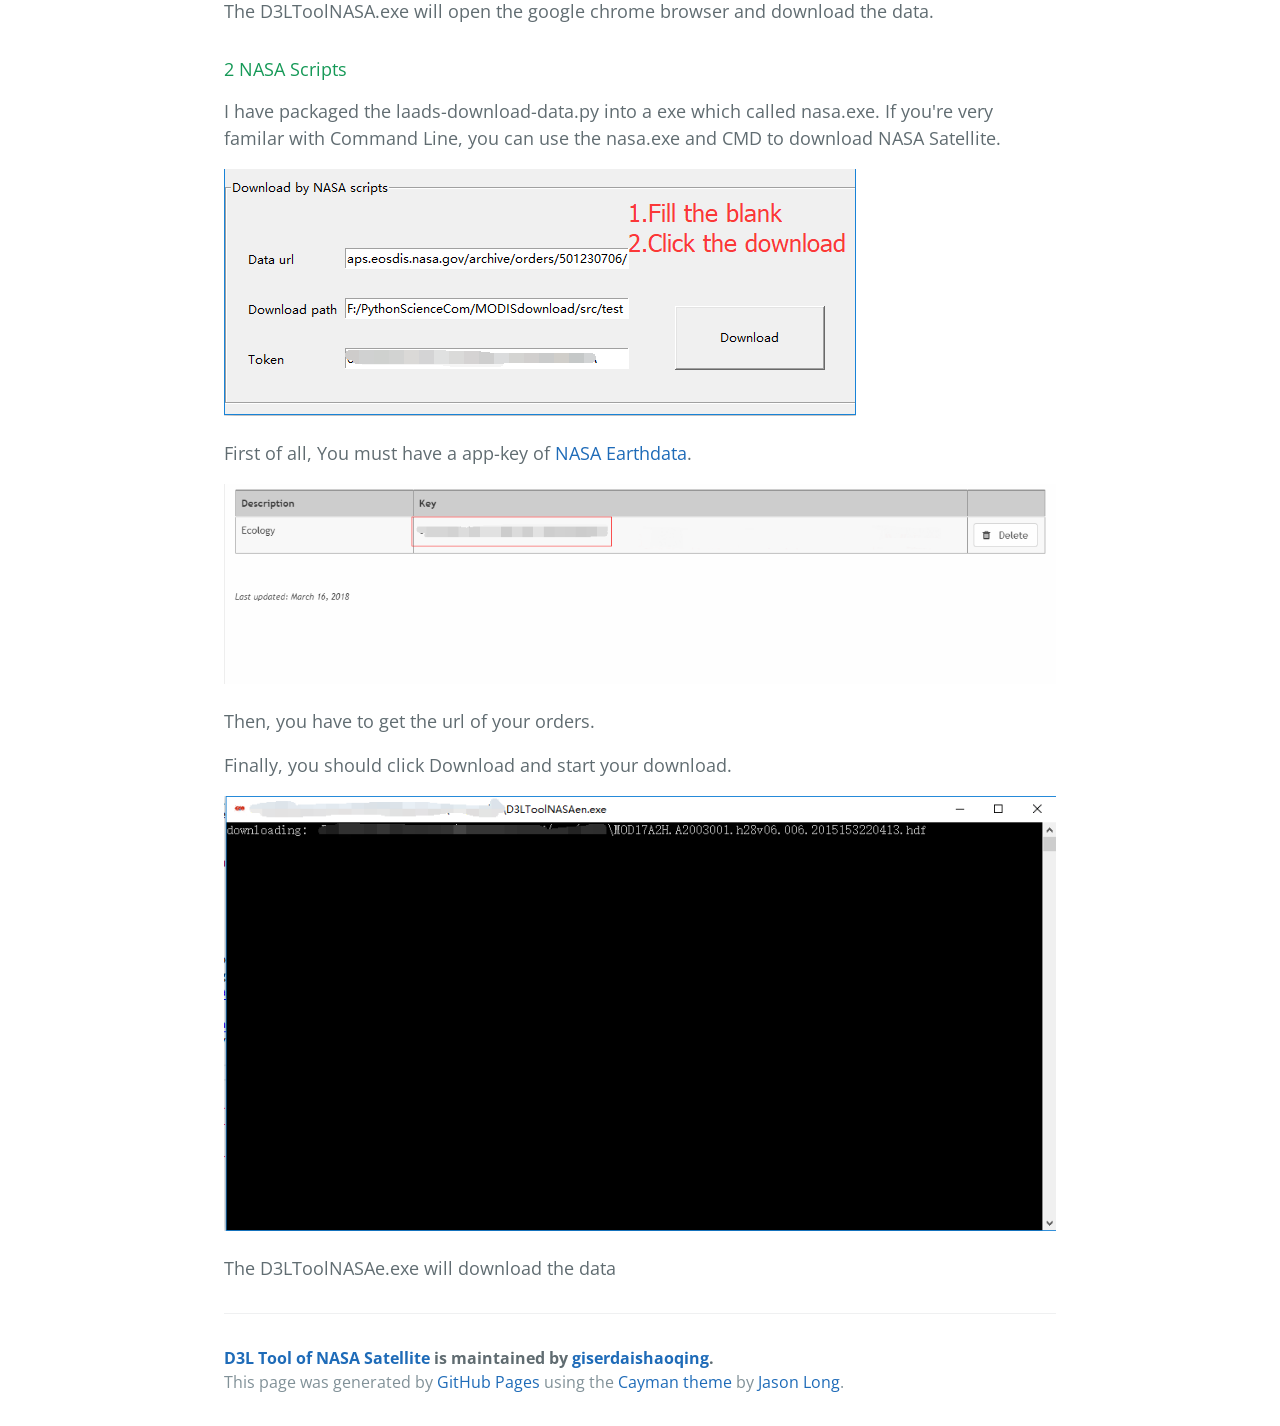
==== commit 7a837f3d: "Version 1.0" ====
--- a/documentation.html
+++ b/documentation.html
@@ -3,7 +3,7 @@
 <html lang="en-us">
   <head>
     <meta charset="UTF-8">
-    <title>Documentation | GeoDa on Github</title>
+    <title>Documentation | D3LTool on Github</title>
     <meta name="viewport" content="width=device-width, initial-scale=1">
     <style>
     	*{margin:0;padding:0;}
@@ -37,14 +37,13 @@
     </script>
 
     <section class="page-header">
-      <h1 class="project-name">GeoDa</h1>
-      <h2 class="project-tagline">Documentation</h2>
-      <a href="//geodacenter.github.io/" class="btn">Homepage</a>
-       <a href="//geodacenter.github.io/download.html" class="btn">Download</a>
-      <a href="https://github.com/GeoDaCenter/geoda/" class="btn">View on GitHub</a>
+      <h1 class="project-name">D3LTool</h1>
+      <h2 class="project-tagline">Document of D3L Tool of NASA Satellite</h2>
+      <a href="//giserdaishaoqing.github.io/D3LTool/" class="btn">Homepage</a>
+       <a href="//giserdaishaoqing.github.io/D3LTool/download.html" class="btn">Download</a>
+      <a href="https://github.com/GISerDaiShaoqing/D3LTool/" class="btn">View on GitHub</a>
        <a href="documentation.html" class="btn">Documentation</a>
-       <a href="//geodacenter.github.io/support.html" class="btn">Support</a>
-      <a href="//geodacenter.github.io/index-cn.html" class="btn">中文</a>
+      <a href="//giserdaishaoqing.github.io/D3LTool/index-cn.html" class="btn">中文</a>
     </section>
 
 
@@ -54,101 +53,94 @@
   <span class="octicon octicon-link"></span></a></h3>
 
 <p>
-<h3>GeoDa Workbook</h3>
+<h3>D3L Tool of NASA Satellite User Guide</h3>
 
-<p>Luc Anselin is currently working on an updated version of the workbook for GeoDa. We will be releasing new chapters of the workbook on a regular basis for the rest of the year.</p>
+<p><a href="https://giserdaishaoqing.github.io/mycv/">Mr.Dai</a> is currently working on an updated version of the user guide for D3L Tool of NASA Satellite. The software and user gudie will continue to modify by suggestions.</p>
 
+<br/>
+<h3>
+<a id="intro-toolbar" class="anchor" href="#intro-toolbar" aria-hidden="true"><span class="octicon octicon-link"></span></a>Main Interface</h3>
+<p><img src="images/Main.png" class="shadowfilter"></p>
+<p>Dobule Cick the D3LToolNASA.exe.</p>
 
-<p class="rteindent1">&bull;
-       <a href="workbook/1_datascience/lab1.html" target="_blank">Spatial Data Handling</a> </p>
-       &bull; <a href="workbook/2a_eda/lab2a.html" target="_blank">Exploratory Data Analysis (1) - Univariate and Bivariate Analysis</a> </p>
-       &bull; <a href="workbook/2b_eda_multi/lab2b.html" target="_blank">Exploratory Data Analysis (2) - Multivariate Exploration</a> </p>
-       &bull; <a href="workbook/3a_mapping/lab3a.html" target="_blank">Basic Mapping</a> </p>
-       &bull; <a href="workbook/3b_rates/lab3b.html" target="_blank">Rate Mapping</a> </p>
-       &bull; <a href="workbook/3c_spacetime/lab3c.html" target="_blank">Space-Time Exploration</a> </p>
-       &bull; <a href="workbook/4a_contig_weights/lab4a.html" target="_blank">Contiguity-Based Spatial Weights</a> </p>
-       &bull; <a href="workbook/4b_dist_weights/lab4b.html" target="_blank">Distance-Based Spatial Weights</a> </p>
-       &bull; <a href="workbook/4c_distance_functions/lab4c.html" target="_blank">Spatial Weights as Distance Functions</a> </p>
-       &bull; <a href="workbook/4d_weights_applications/lab4d.html" target="_blank">Applications of Spatial Weights</a> </p>
-       &bull; <a href="workbook/5a_global_auto/lab5a.html" target="_blank">Global Spatial Autocorrelation (1) - Moran Scatter Plot and Correlogram</a> </p>
-       &bull; <a href="workbook/5b_global_adv/lab5b.html" target="_blank">Global Spatial Autocorrelation (2) - Bivariate, Differential and EB</a> </p>
-       &bull; <a href="workbook/6a_local_auto/lab6a.html" target="_blank">Local Spatial Autocorrelation (1) - Univariate</a> </p>
-       &bull; <a href="workbook/7a_clusters_1/lab7a.html" target="_blank">Cluster Analysis (1): Dimension Reduction Methods</a> </p>
-       &bull; <a href="workbook/8_spatial_clusters/lab8.html" target="_blank">Cluster Analysis (3): Spatially Constrained Clustering Methods</a> </p>
+<br/>
+<h3>
+<a id="intro-toolbar" class="anchor" href="#intro-toolbar" aria-hidden="true"><span class="octicon octicon-link"></span></a>1 Menu</h3>
+<p><img src="images/menu.png" class="shadowfilter"></p>
+<p>Click Menu. Offical website is the homepage of D3L Tool of NASA Satellite. The link of Baidu pan provide another download way. The NASA offical website will open the url of nasa satellite: 'https://ladsweb.modaps.eosdis.nasa.gov/' in your browser. The NASA tool provide some tool and service of NASA Satellite. </p>
 
+<br/>
+<h3>
+<a id="intro-toolbar" class="anchor" href="#intro-toolbar" aria-hidden="true"><span class="octicon octicon-link"></span></a>2 Awesome Remote Sensing</h3>
+<p><img src="images/ARS.png" class="shadowfilter"></p>
+<p>Click Awesome Remote Sensing. A curated list of awesome remote sensing resources. </p>
 
+<br/>
+<h3>
+<a id="intro-toolbar" class="anchor" href="#intro-toolbar" aria-hidden="true"><span class="octicon octicon-link"></span></a>3 Blog</h3>
+<p><img src="images/Blog.png" class="shadowfilter"></p>
+<p>Click Blog. It will open my blog in you browser. </p>
 
+<br/>
+<h3>
+<a id="intro-toolbar" class="anchor" href="#intro-toolbar" aria-hidden="true"><span class="octicon octicon-link"></span></a>4 About Software</h3>
+<p><img src="images/aboutsoftware.png" class="shadowfilter"></p>
+<p>Click About Softawre. Some informations of software. </p>
 
+<br/>
+<h3>
+<a id="intro-toolbar" class="anchor" href="#intro-toolbar" aria-hidden="true"><span class="octicon octicon-link"></span></a>5 Donation</h3>
+<p><img src="images/donation.png" class="shadowfilter"></p>
+<p>Click Donation. Thank you for your Donation. </p>
 
-<br />
+<br/>
+<h3>
+<a id="intro-toolbar" class="anchor" href="#intro-toolbar" aria-hidden="true"><span class="octicon octicon-link"></span></a>Download NASA Satellite </h3>
+<h4>1 Google Chrome Browser</h4>
+<p>First of all, You have installed the google chrome browser in your computer. Then you can use it.</p>
+<p><img src="images/googlechrome.png" class="shadowfilter"></p>
+<p>Then, You must have an account of <a href="https://ladsweb.modaps.eosdis.nasa.gov">NASA Earthdata</a>. Username and Password was filled by your account. </p>
+<p><img src="images/order.png" class="shadowfilter"></p>
+<p>You can get an ID of your order. The download path used to save the list of data that you download. But it can't depend the path of NASA satellite which were saved. If you want to change the path. Please change options of google chrome browser. </p>
+<p>Finally, you should click Download and start your download. </p>
+<p>
+    <div class="bss-slides num2" tabindex="2">
+       <figure>
+          <img src="images/downloadgooglechrome.png"  class="shadowfilter intro1" width="100%" /><figcaption>Open the browser</figcaption>
+       </figure>
+        <figure>
+          <img src="images/download.png" class="shadowfilter intro1" width="100%" /><figcaption>Download data</figcaption>
+       </figure>
+    </div> <!-- // bss-slides -->
+    <script src="javascripts/better-simple-slideshow.min.js"></script>
+    <script>
+    var opts = {
+        auto : {speed: 5000, pauseOnHover: true},
+        fullScreen : false,
+        swipe : true
+    };
+    makeBSS('.num2', opts);
+    </script>
+    
+    </p>
+<p>The D3LToolNASA.exe will open the google chrome browser and download the data.</p>
 
-<h3>Overview of Functionality - Latest Version of GeoDa (1.12)</h3>
-
-<p>In addition, these resources give an overview of some of the new functionality in GeoDa 1.10+:</p>
-
-<p class="rteindent1">&bull;
-       <a href="
-       https://s3.amazonaws.com/geoda/software/docs/Geoda_tour.pdf" target="_blank">Installing GeoDa and a Quick Tour of GeoDa's Functionality</a> </p>
-
-         &bull;
-	<a href="
-https://s3.amazonaws.com/geoda/software/docs/geoda_1.8_1.pdf" target="_blank">Overview, Getting Started, Geovisualization, Multivariate Exploratory Data Analysis</a></p>
-
-	&bull; <a href="https://s3.amazonaws.com/geoda/software/docs/geoda_1.8_2.pdf" target="_blank">Spatial Weights, Spatial Autocorrelation, Space-Time Exploration, Averages Tool, Spatial Regression</a></p>
-
-	&bull; On local multivariate cluster functionality (new as of GeoDa 1.10). <a href="https://s3.amazonaws.com/geoda/docs/LA_multivariateGeary1.pdf" target="_blank">Luc Anselin. (2017). A Local Indicator of Multivariate Spatial Association: Extending Geary's c. Working Paper: Center for Spatial Data Science, University of Chicago.(forthcoming, Geographical Analysis)</a></p>
-
-	&bull; Non-spatial cluster functionality (new as of GeoDa 1.10). <a href="http://bonsai.hgc.jp/~mdehoon/software/cluster/cluster.pdf" target="_blank">Hoon, Michiel de, Seiya Imoto, Satoru Miyano. (2013). The C Clustering Library. The University of Tokyo, Institute of Medical Science, Human Genome Center.</a></p>
-
-<br />
-
-<h3>Spatial Data Formats Supported in GeoDa</h3>
-
-<p>GeoDa now supports not only shapefiles but many other spatial data formats. Find more information, including setup instructions about these data formats <a href="formats.html">here</a>.</p>
-
-<br />
-
-<h3>Spatial Regression User's Guide (Book)</h3>
-
-	<p>The user's guide to the spatial regression functionality in GeoDa can be purchased here:</p>
-
-<p class="rteindent1">&bull;
-<a href="https://www.amazon.com/Modern-Spatial-Econometrics-Practice-GeoDaSpace/dp/0986342106?ie=UTF8&keywords=anselin%20spatial%20econometrics&qid=1421531753&ref_=sr_1_1&sr=8-1" target="_blank">Luc Anselin and Sergio J. Rey. (2014). Modern Spatial Econometrics in Practice: A Guide to GeoDa, GeoDaSpace and PySAL.</a></p>
-
-<br />
-
-
-<h3>Older Resources (2003-05)- Legacy GeoDa 0.95i</h3>
-
-<p>This workbook (2005) and the two documentation reports (2003) were developed for the Legacy version of GeoDa (0.9.5i) and is still useful for understanding the main functionality. However, many of the screenshots and menu options have been updated since. Here is a <a href="https://s3.amazonaws.com/geoda/software/docs/GeoDa1.8_toolbar.pdf">1-page overview</a> of GeoDa 1.8&#39;s functionality with references to the workbook chapters.</p>
-
-<p class="rteindent1">&bull;
-<a href="https://s3.amazonaws.com/geoda/software/docs/geodaworkbook.pdf" target="_blank" title="geodaworkbook.pdf">Exploring Spatial Data with GeoDa: A Workbook</a> (2005; 244 pp.,5.1Mb)</p>
-</ul>
-
-<p class="rteindent1">&bull;
-<a href="https://s3.amazonaws.com/geoda/software/docs/geoda093.pdf" target="_blank">GeoDa 0.9.3 User's Guide with overview of features</a> (2003; 125 pp., 2.4Mb)</br>
-&bull;  <a href="https://s3.amazonaws.com/geoda/software/docs/geoda095i.pdf">GeoDa 0.9.5-i Release Notes with overview of 3D scatter plot, conditional plots, and spatial regression</a>&nbsp;(2003; 64 pp., 1.5Mb)</p>
-
-<br />
-
-<h3>Sample Data and Background Videos for Tutorials</h3>
-
-<p>Access the <a href="https://spatial.uchicago.edu/sample-data" target="_blank">sample data</a> referenced in the documentation and find free online videos about spatial analytics <a href="https://www.youtube.com/user/GeoDaCenter" target="_blank">here</a>.</p>
-
-<br />
-
-<h3>Algorithms Implemented in GeoDa</h3>
-
-<p><a href="refs.html">Here</a> is a list of references of algorithms implemented in Geoda.</p>
+<h4>2 NASA Scripts</h4>
+<p>I have packaged the laads-download-data.py into a exe which called nasa.exe. If you're very familar with Command Line, you can use the nasa.exe and CMD to download NASA Satellite. </p>
+<p><img src="images/nasascripts.png" class="shadowfilter"></p>
+<p>First of all, You must have a app-key of <a href="https://ladsweb.modaps.eosdis.nasa.gov/profile/#app-keys">NASA Earthdata</a>. </p>
+<p><img src="images/appkey.png" class="shadowfilter"></p>
+<p>Then, you have to get the url of your orders. </p>
+<p>Finally, you should click Download and start your download. </p>
+<p><img src="images/downloadnasa.png" class="shadowfilter"></p>
+<p>The D3LToolNASAe.exe will download the data</p>
 
       <footer class="site-footer">
-        <span class="site-footer-owner"><a href="https://github.com/lixun910/geoda">GeoDa</a> is maintained by <a href="https://github.com/lixun910">lixun910</a>.</span>
+        <span class="site-footer-owner"><a href="https://github.com/GISerDaiShaoqing/D3LTool">D3L Tool of NASA Satellite</a> is maintained by <a href="https://github.com/GISerDaiShaoqing">giserdaishaoqing</a>.</span>
 
         <span class="site-footer-credits">This page was generated by <a href="https://pages.github.com">GitHub Pages</a> using the <a href="https://github.com/jasonlong/cayman-theme">Cayman theme</a> by <a href="https://twitter.com/jasonlong">Jason Long</a>.</span>
       </footer>
 
     </section>
-
   </body>
 </html>
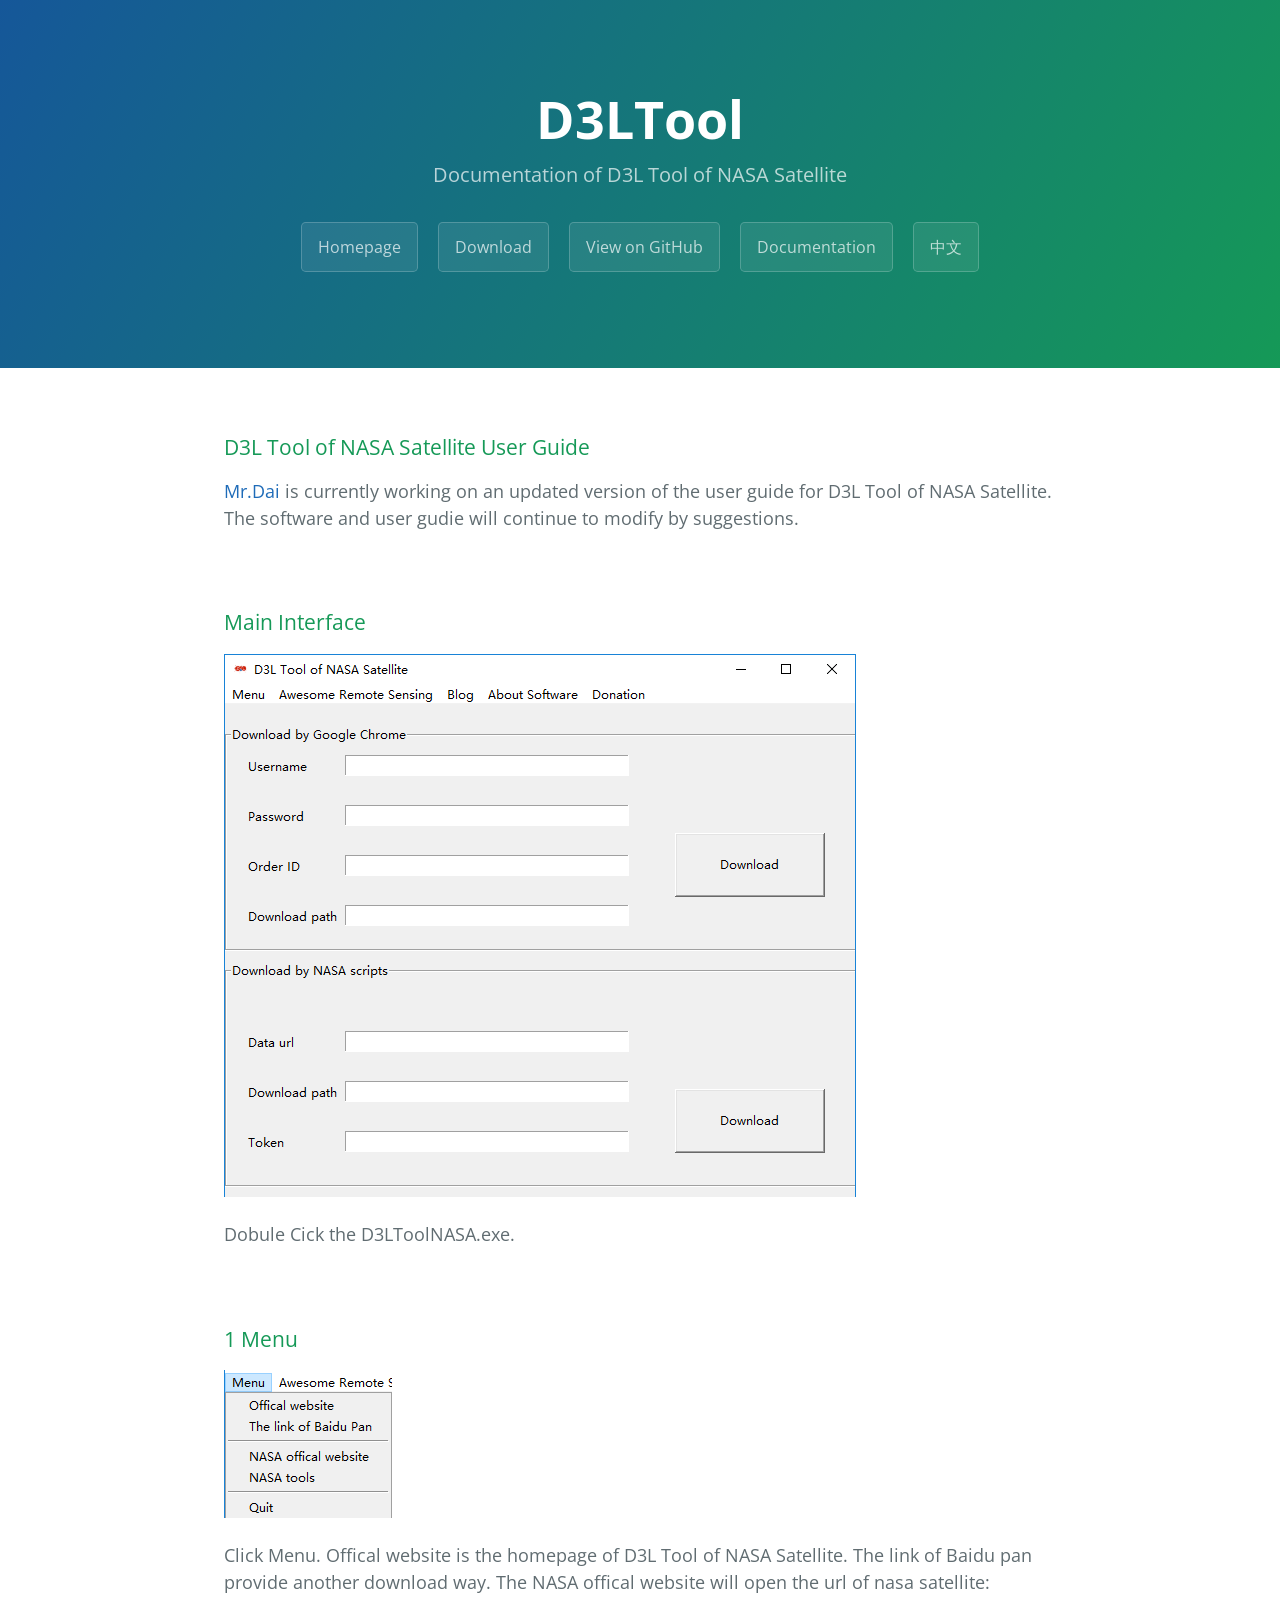
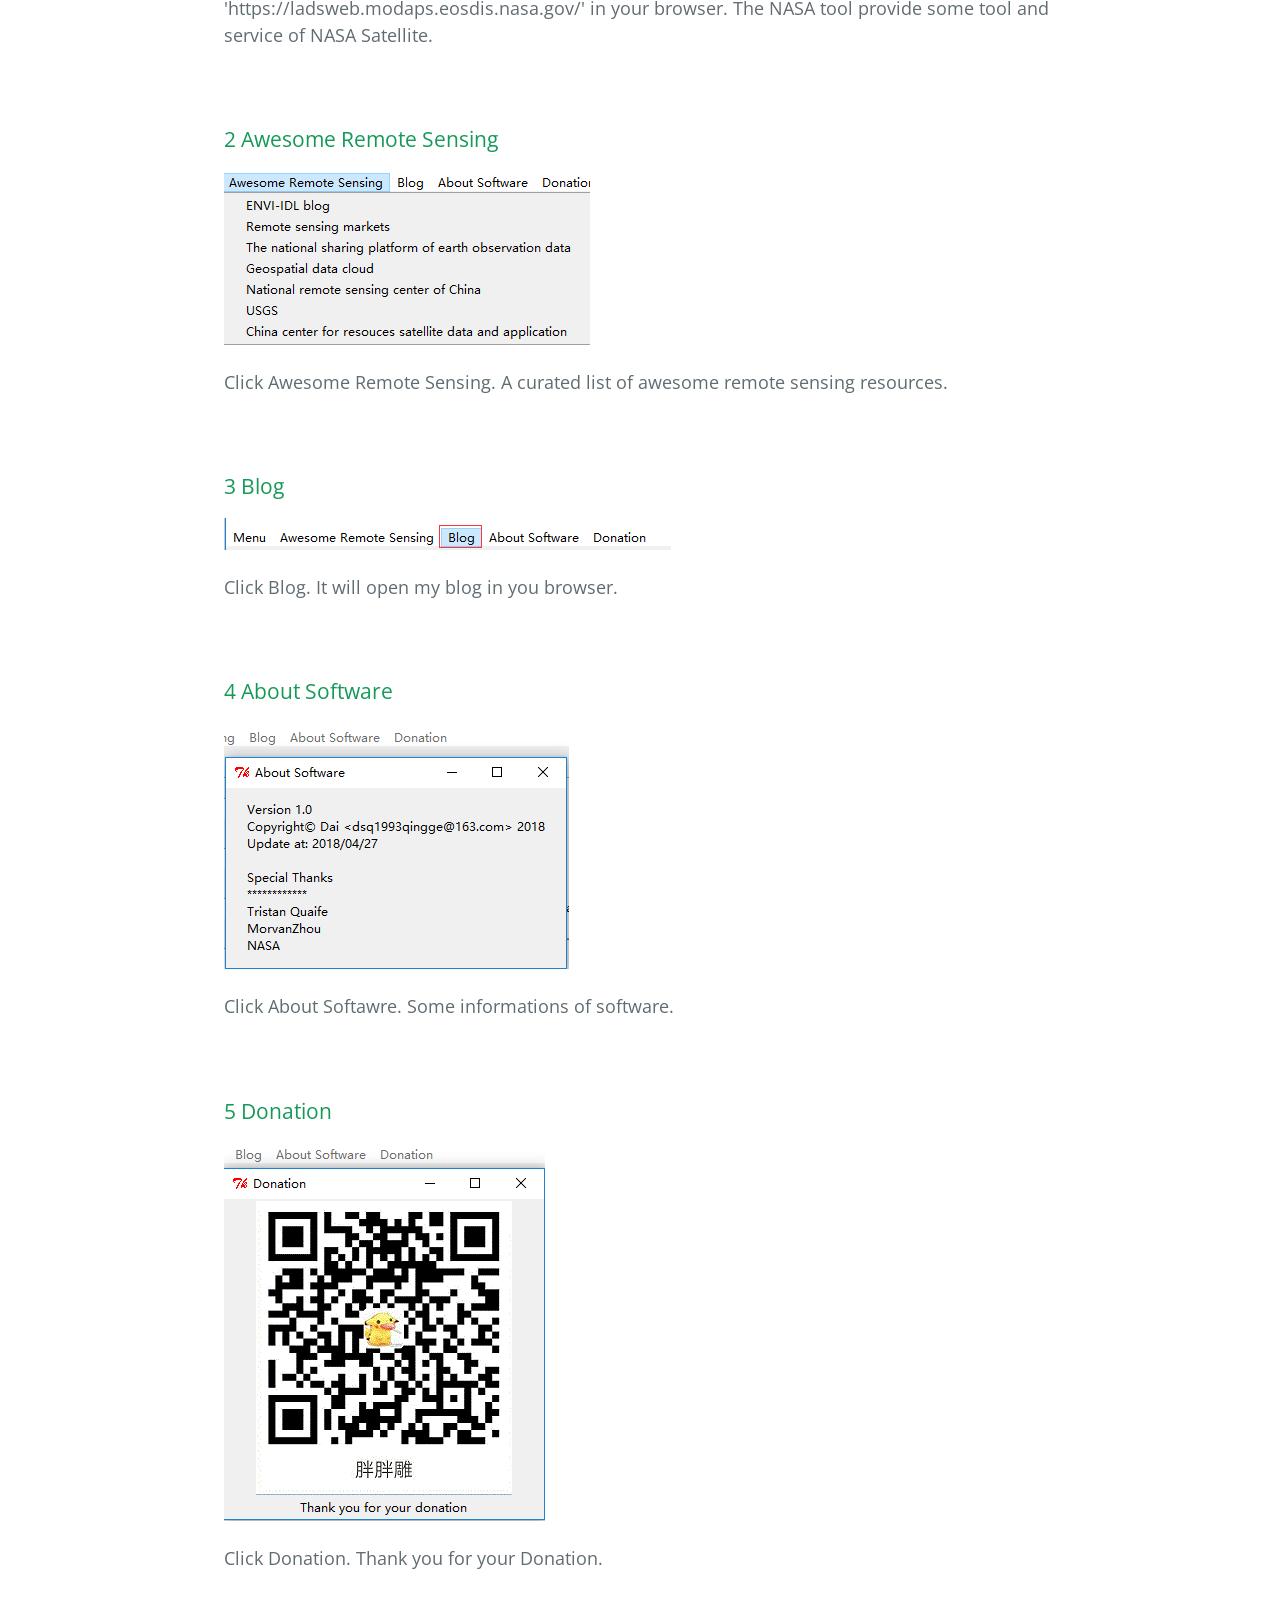
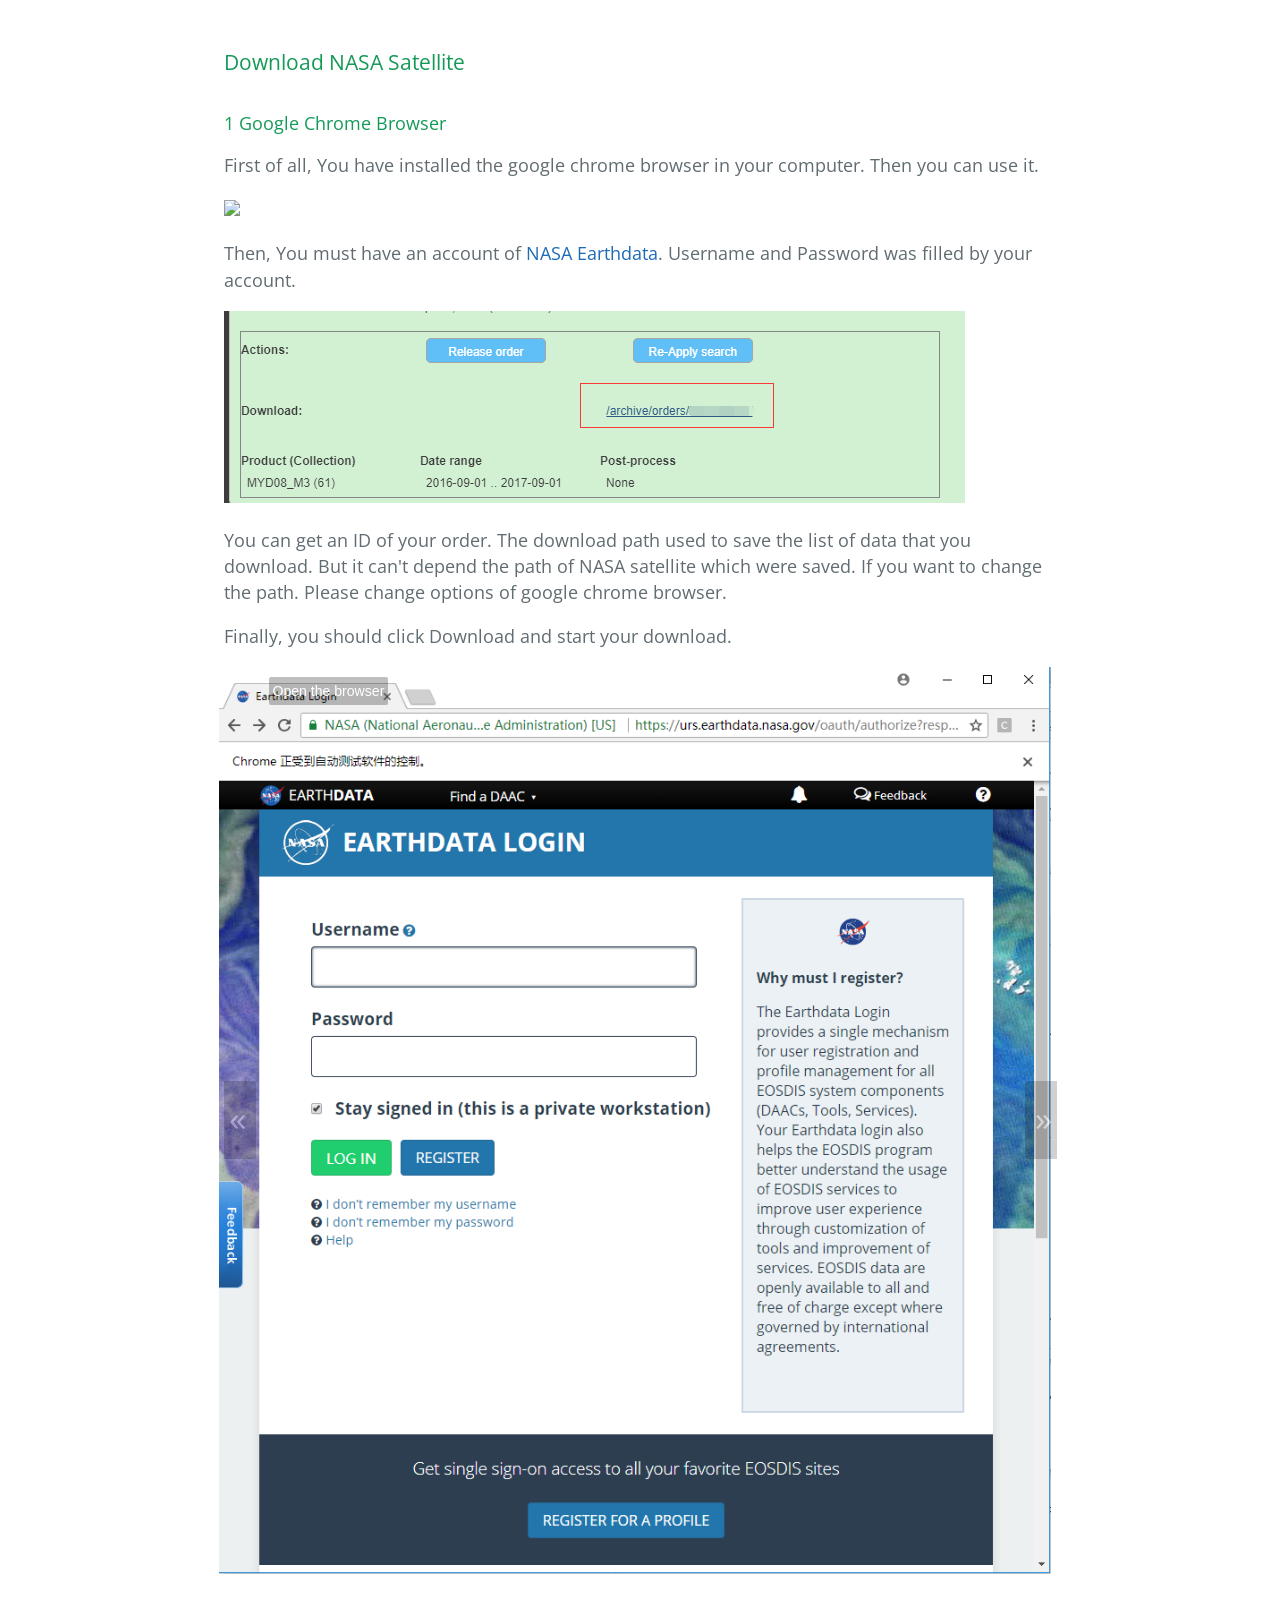
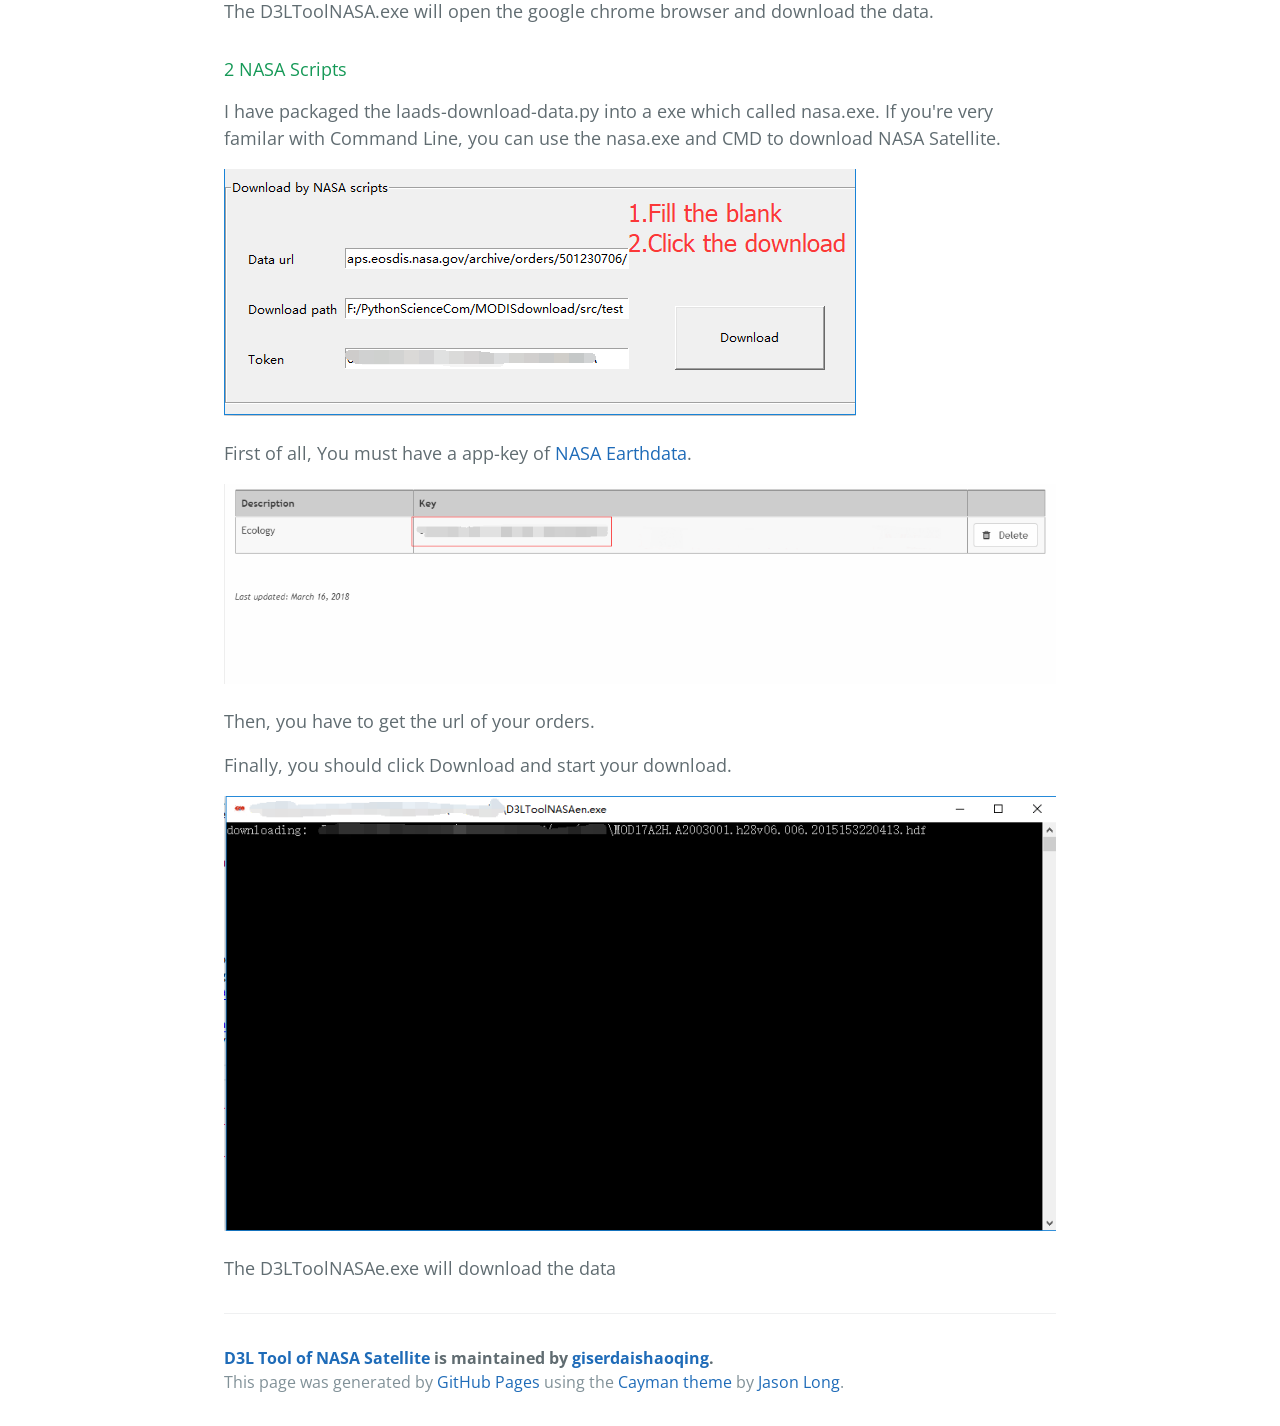
==== commit 7f91316c: "Version 1.0" ====
--- a/documentation.html
+++ b/documentation.html
@@ -38,7 +38,7 @@
 
     <section class="page-header">
       <h1 class="project-name">D3LTool</h1>
-      <h2 class="project-tagline">Document of D3L Tool of NASA Satellite</h2>
+      <h2 class="project-tagline">Documentation of D3L Tool of NASA Satellite</h2>
       <a href="//giserdaishaoqing.github.io/D3LTool/" class="btn">Homepage</a>
        <a href="//giserdaishaoqing.github.io/D3LTool/download.html" class="btn">Download</a>
       <a href="https://github.com/GISerDaiShaoqing/D3LTool/" class="btn">View on GitHub</a>
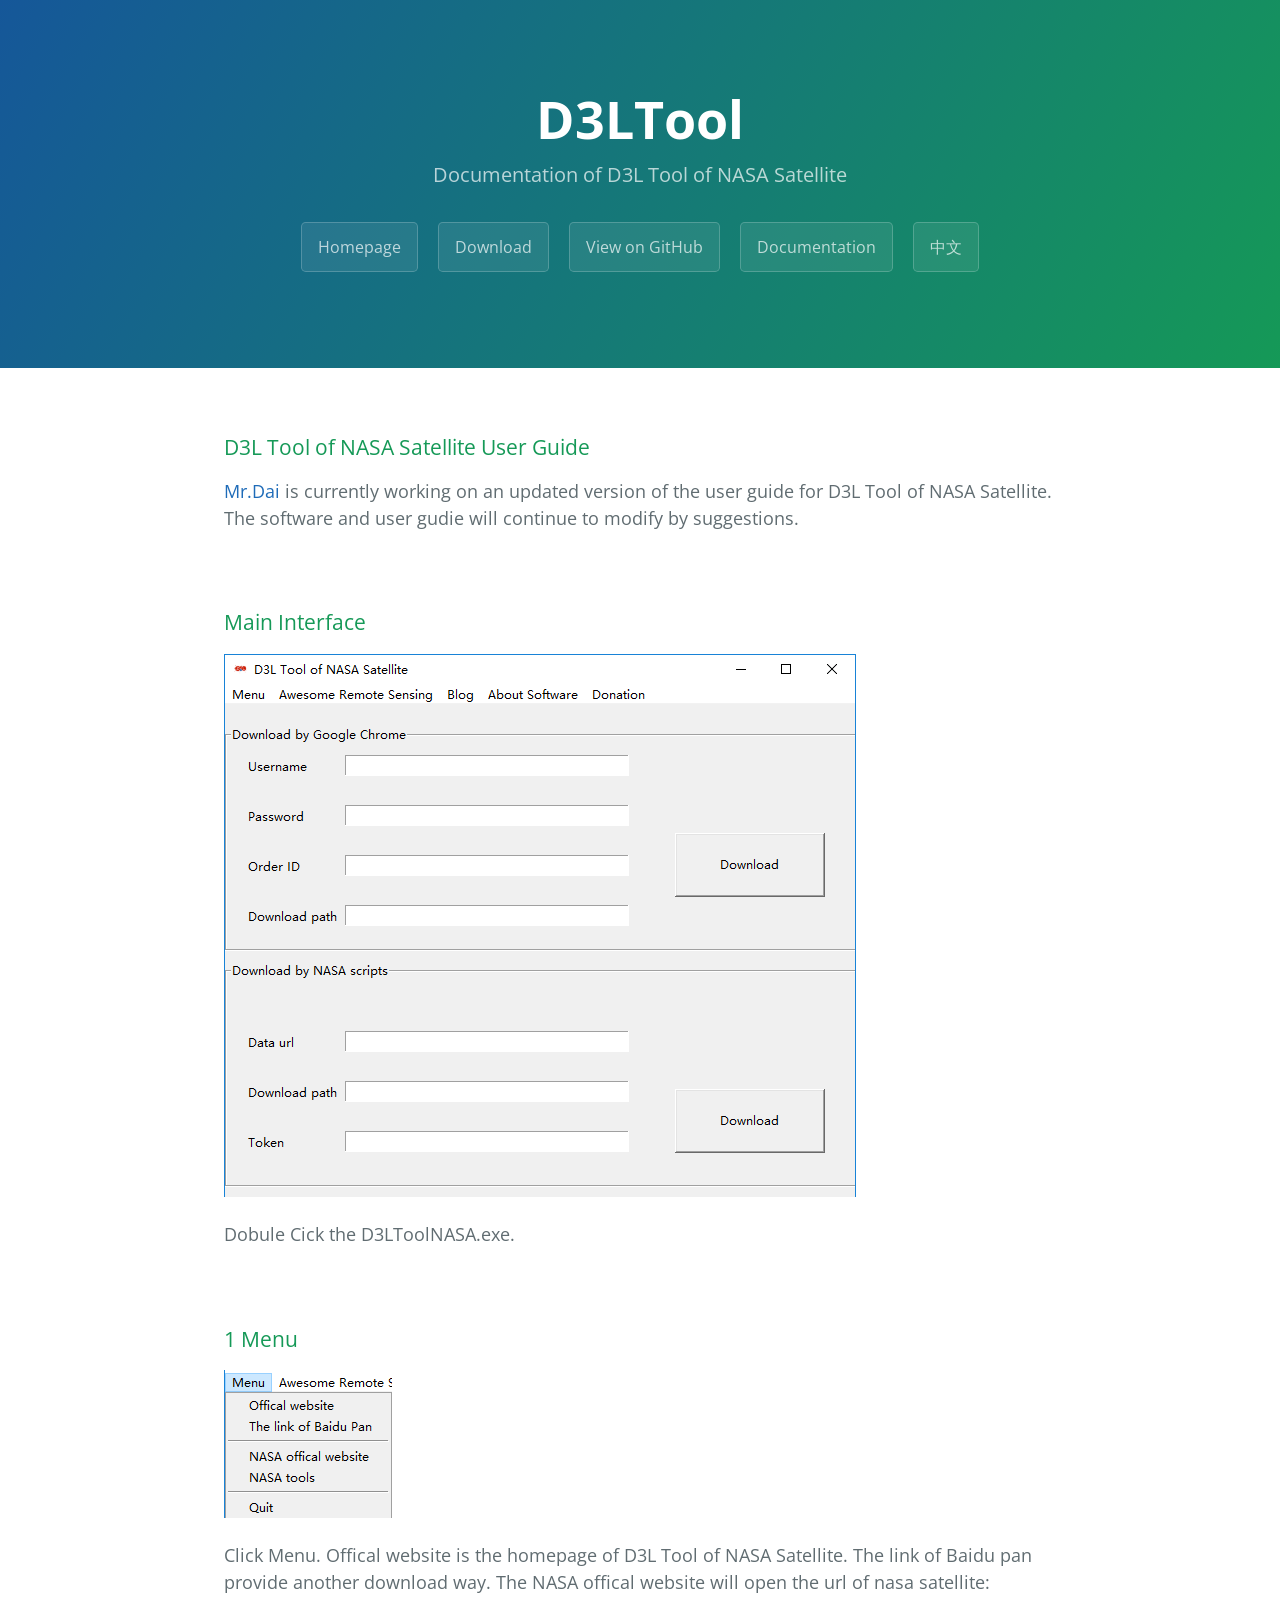
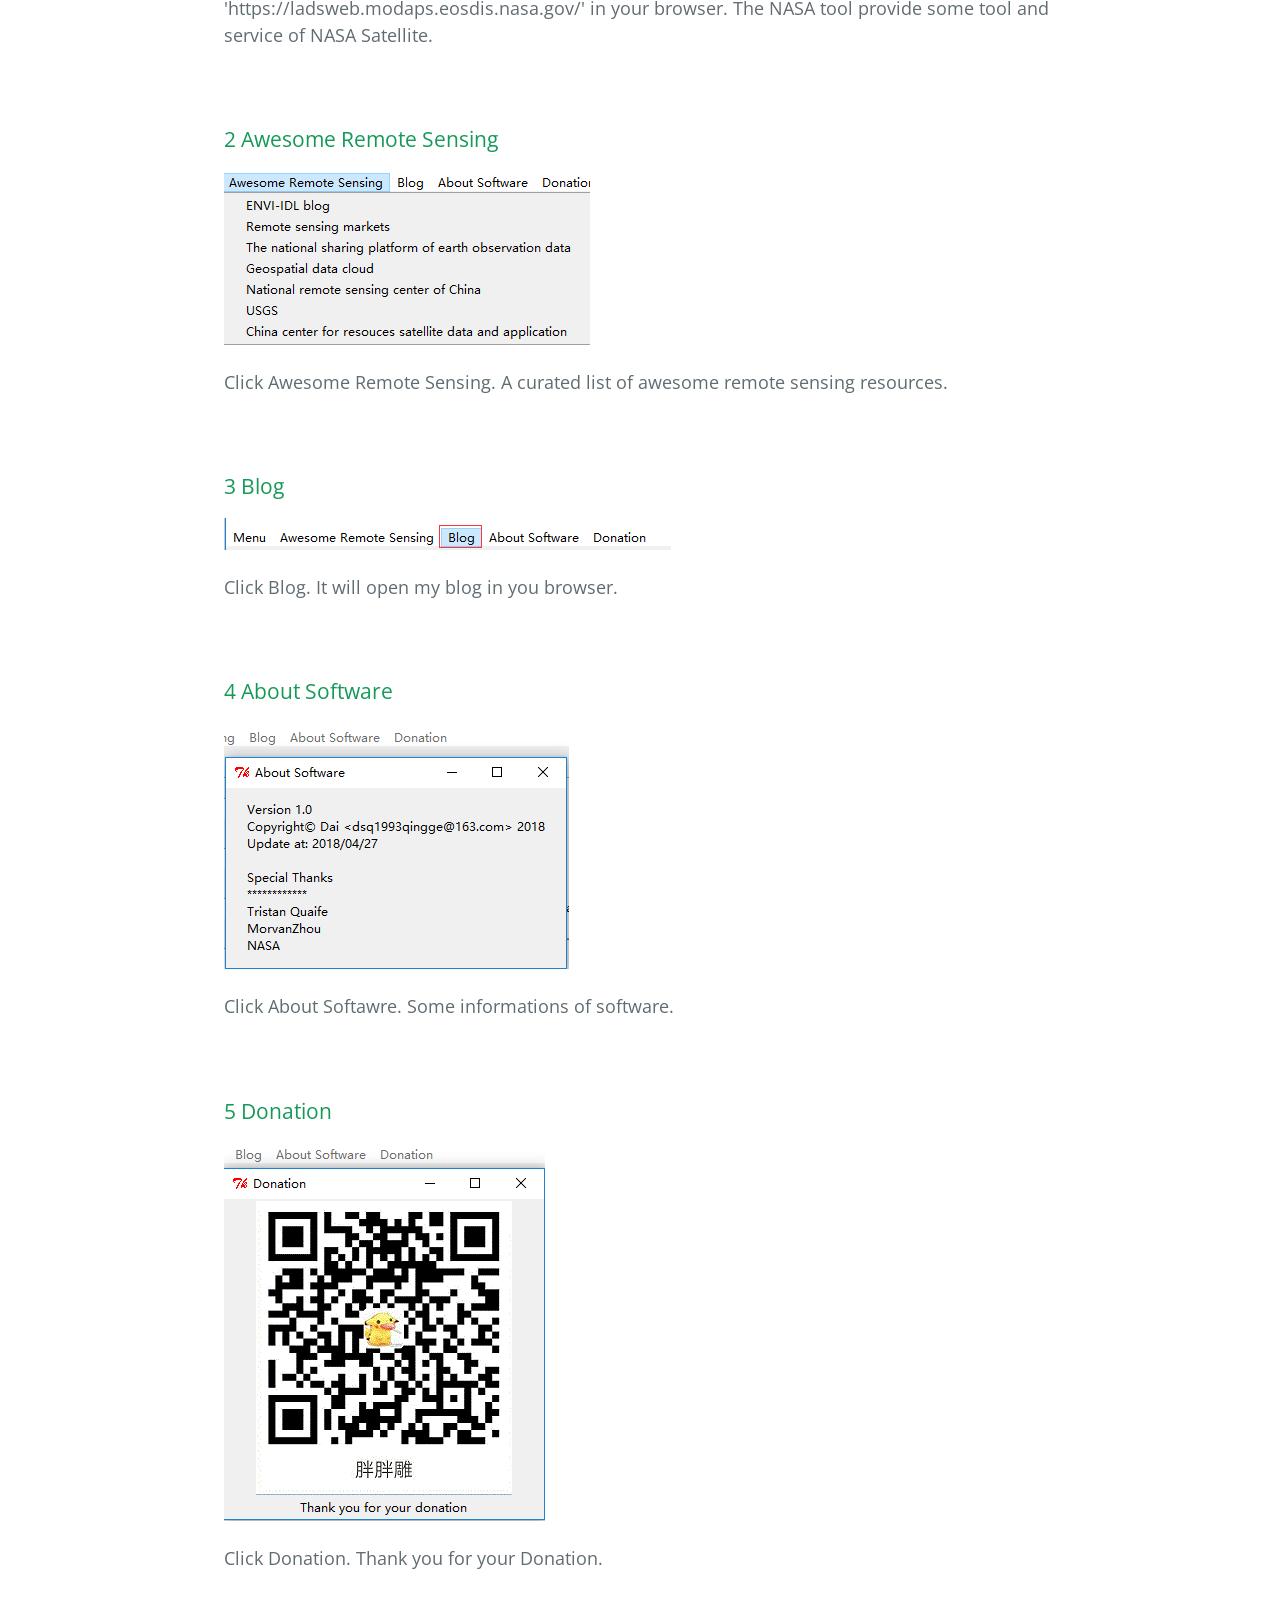
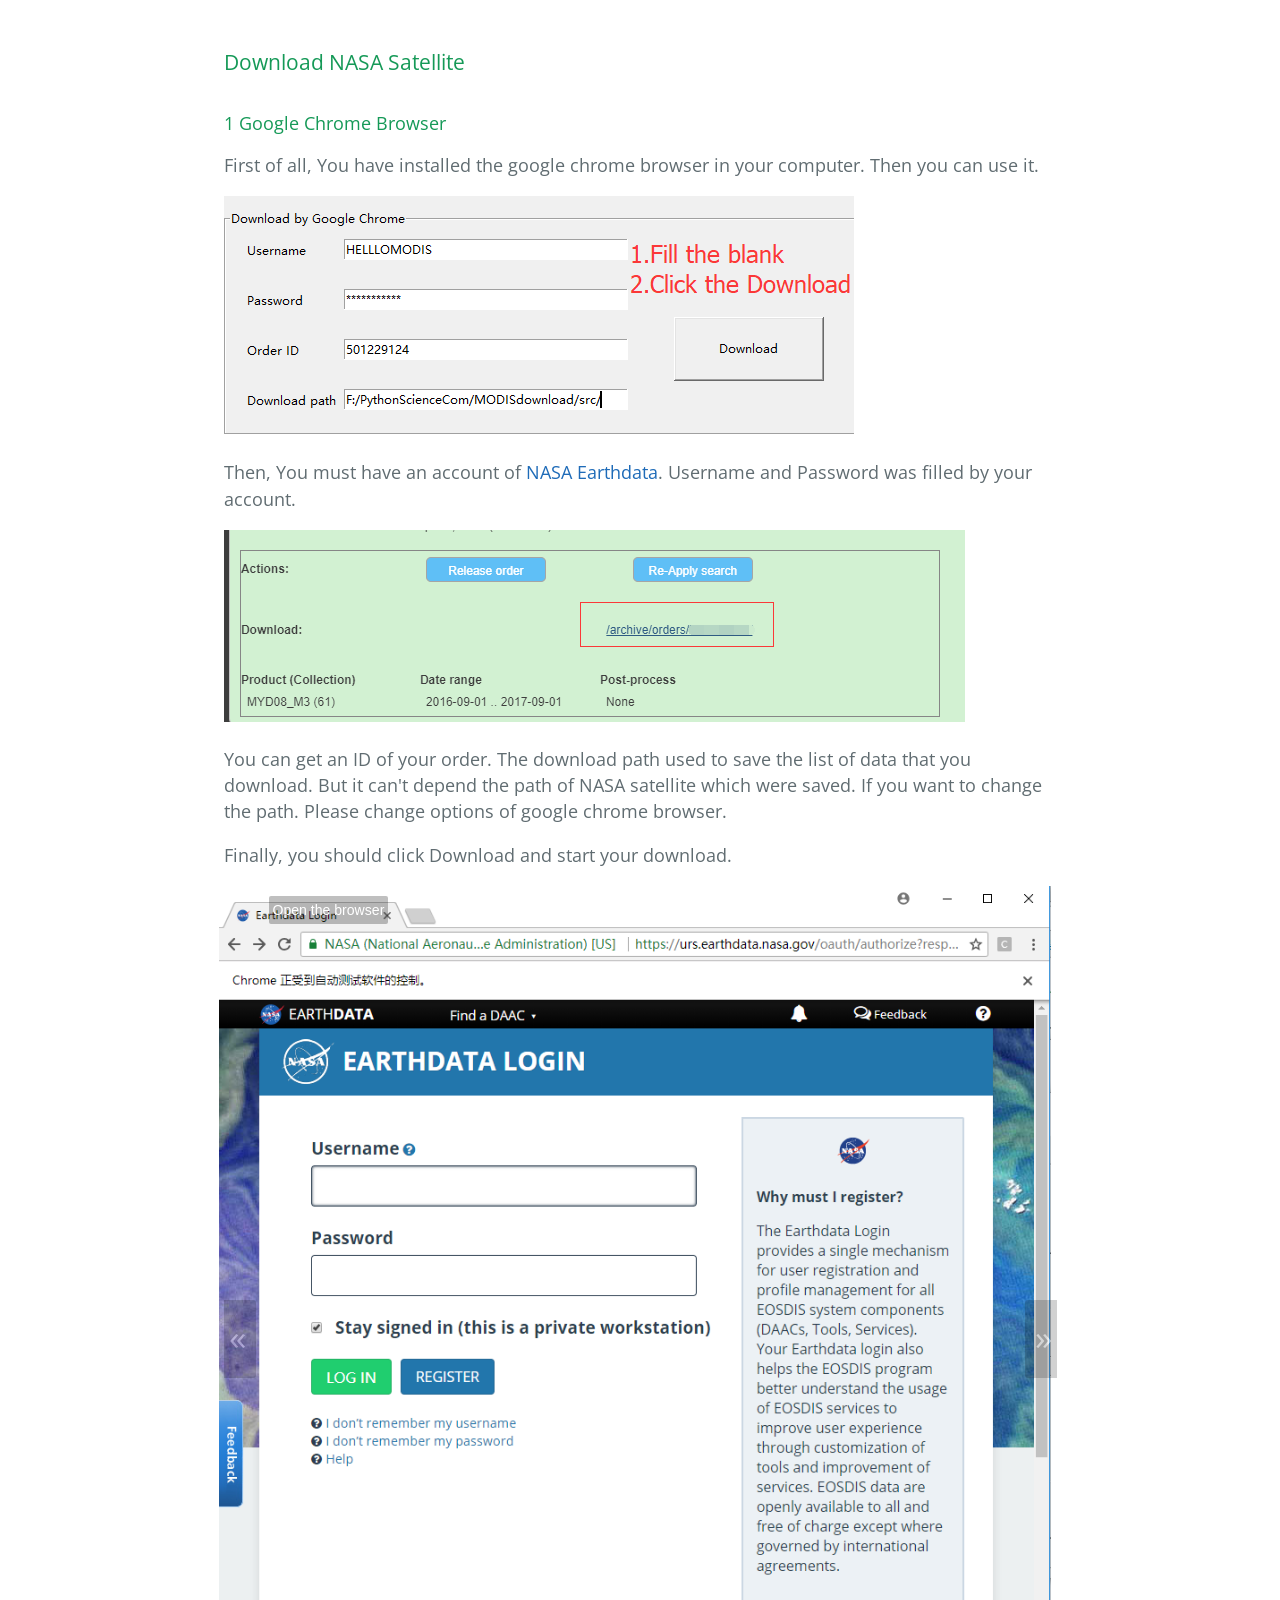
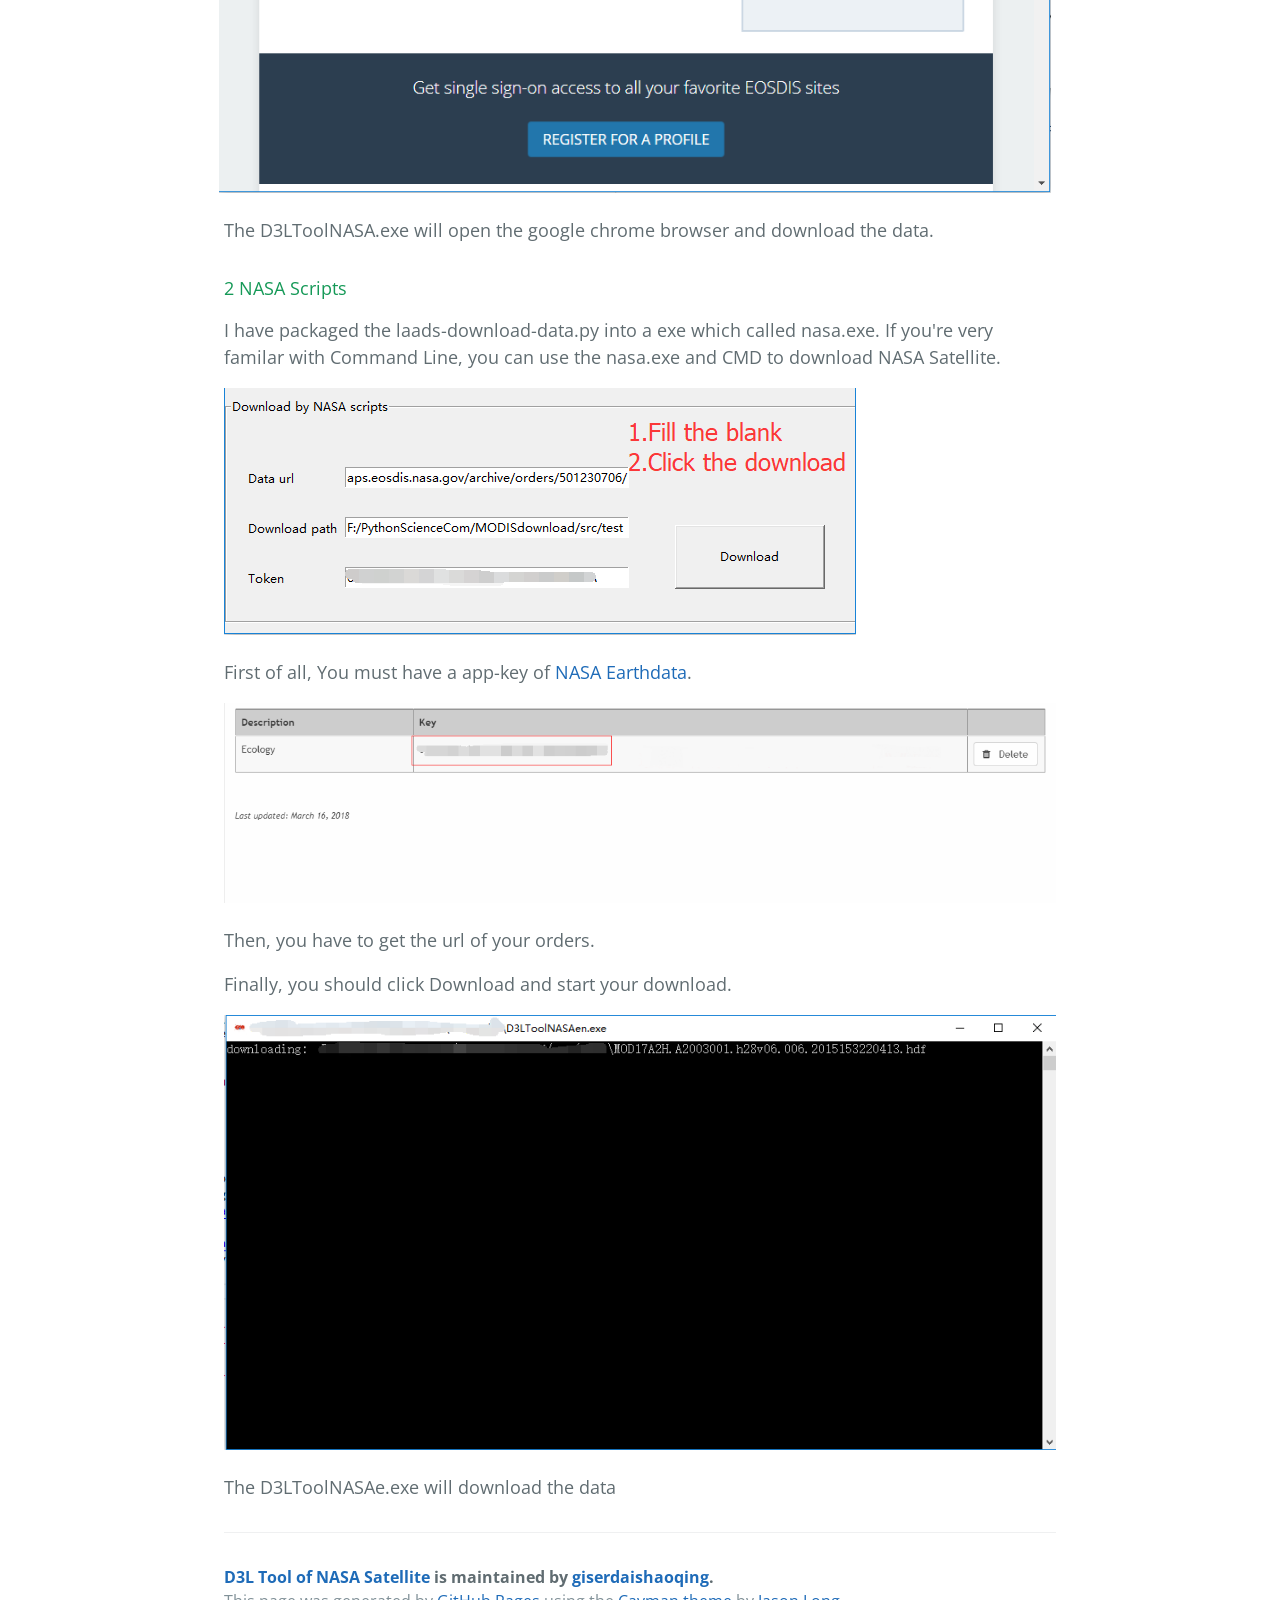
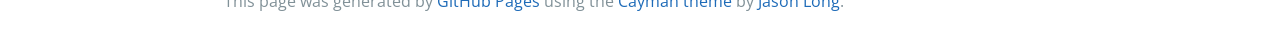
==== commit 4fe89382: "Version 1.0" ====
--- a/documentation.html
+++ b/documentation.html
@@ -98,7 +98,7 @@
 <a id="intro-toolbar" class="anchor" href="#intro-toolbar" aria-hidden="true"><span class="octicon octicon-link"></span></a>Download NASA Satellite </h3>
 <h4>1 Google Chrome Browser</h4>
 <p>First of all, You have installed the google chrome browser in your computer. Then you can use it.</p>
-<p><img src="images/googlechrome.png" class="shadowfilter"></p>
+<p><img src="images/GoogleChrome.png" class="shadowfilter"></p>
 <p>Then, You must have an account of <a href="https://ladsweb.modaps.eosdis.nasa.gov">NASA Earthdata</a>. Username and Password was filled by your account. </p>
 <p><img src="images/order.png" class="shadowfilter"></p>
 <p>You can get an ID of your order. The download path used to save the list of data that you download. But it can't depend the path of NASA satellite which were saved. If you want to change the path. Please change options of google chrome browser. </p>
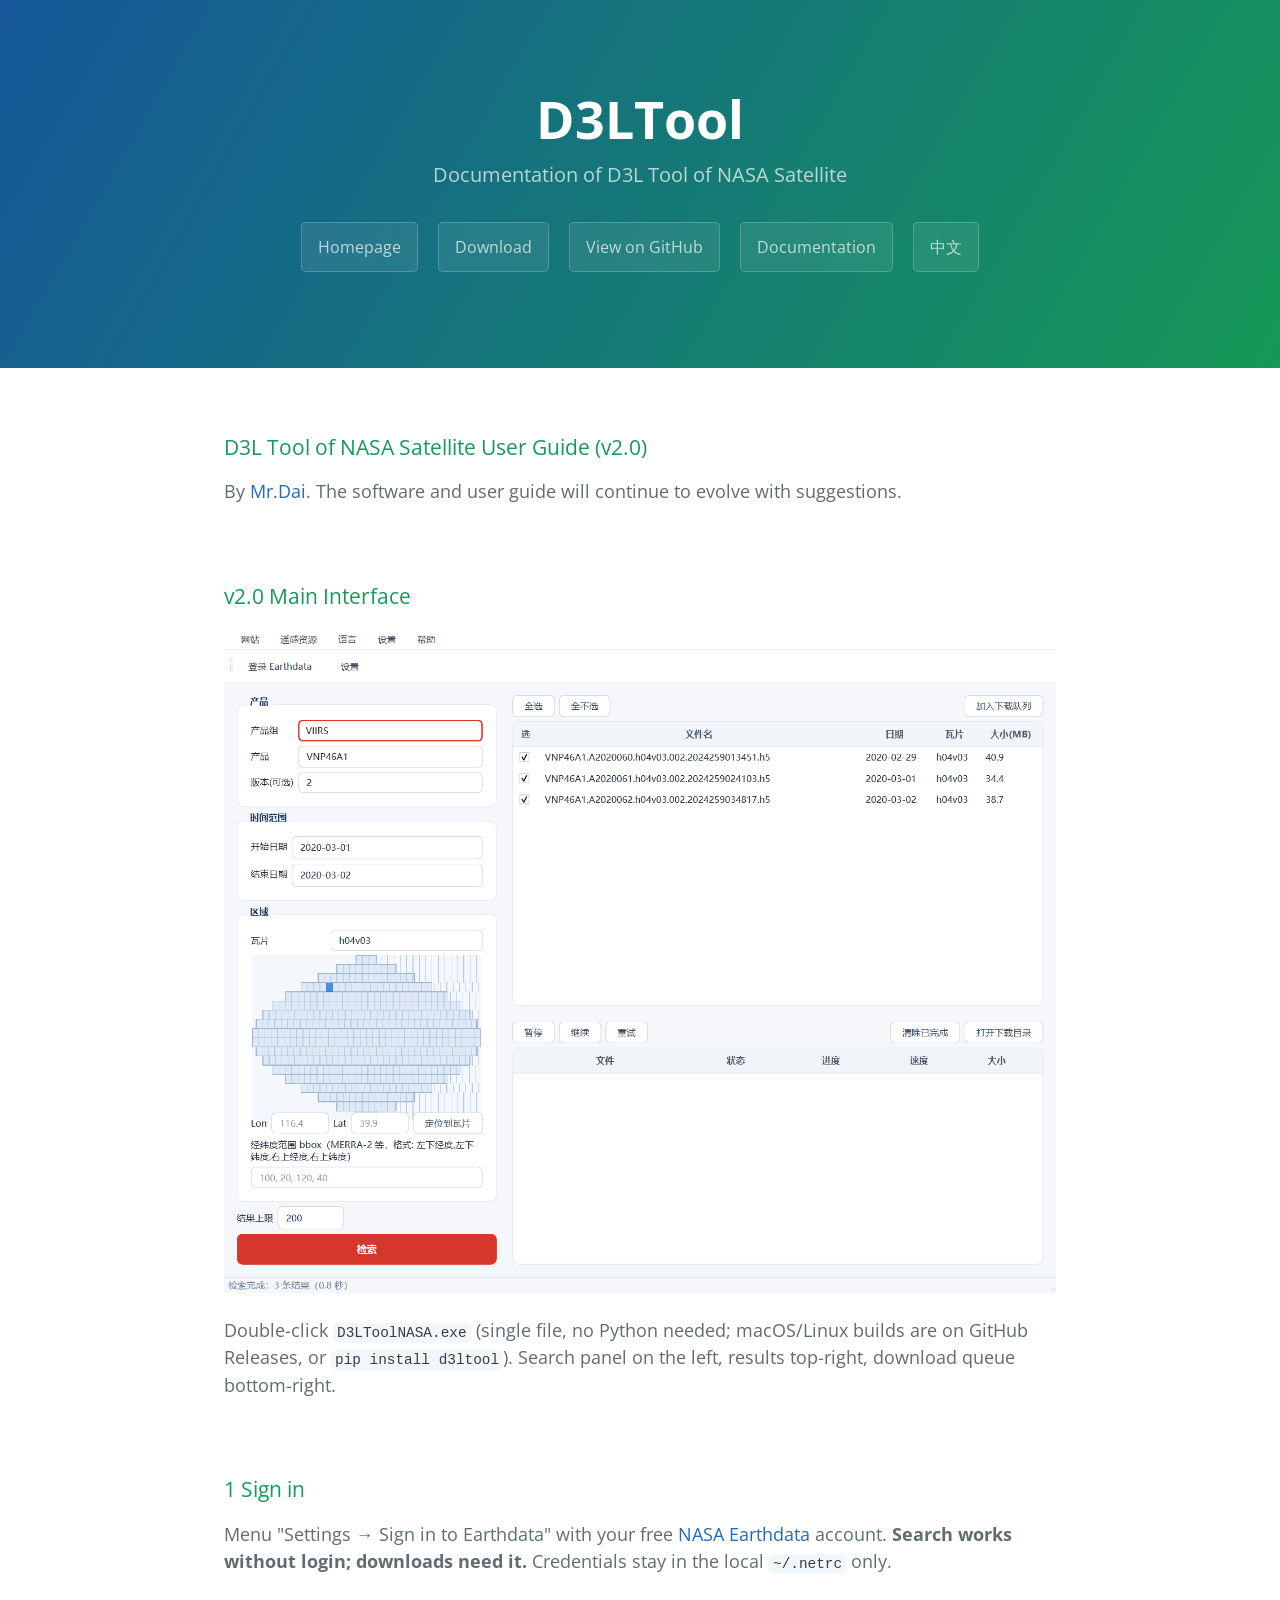
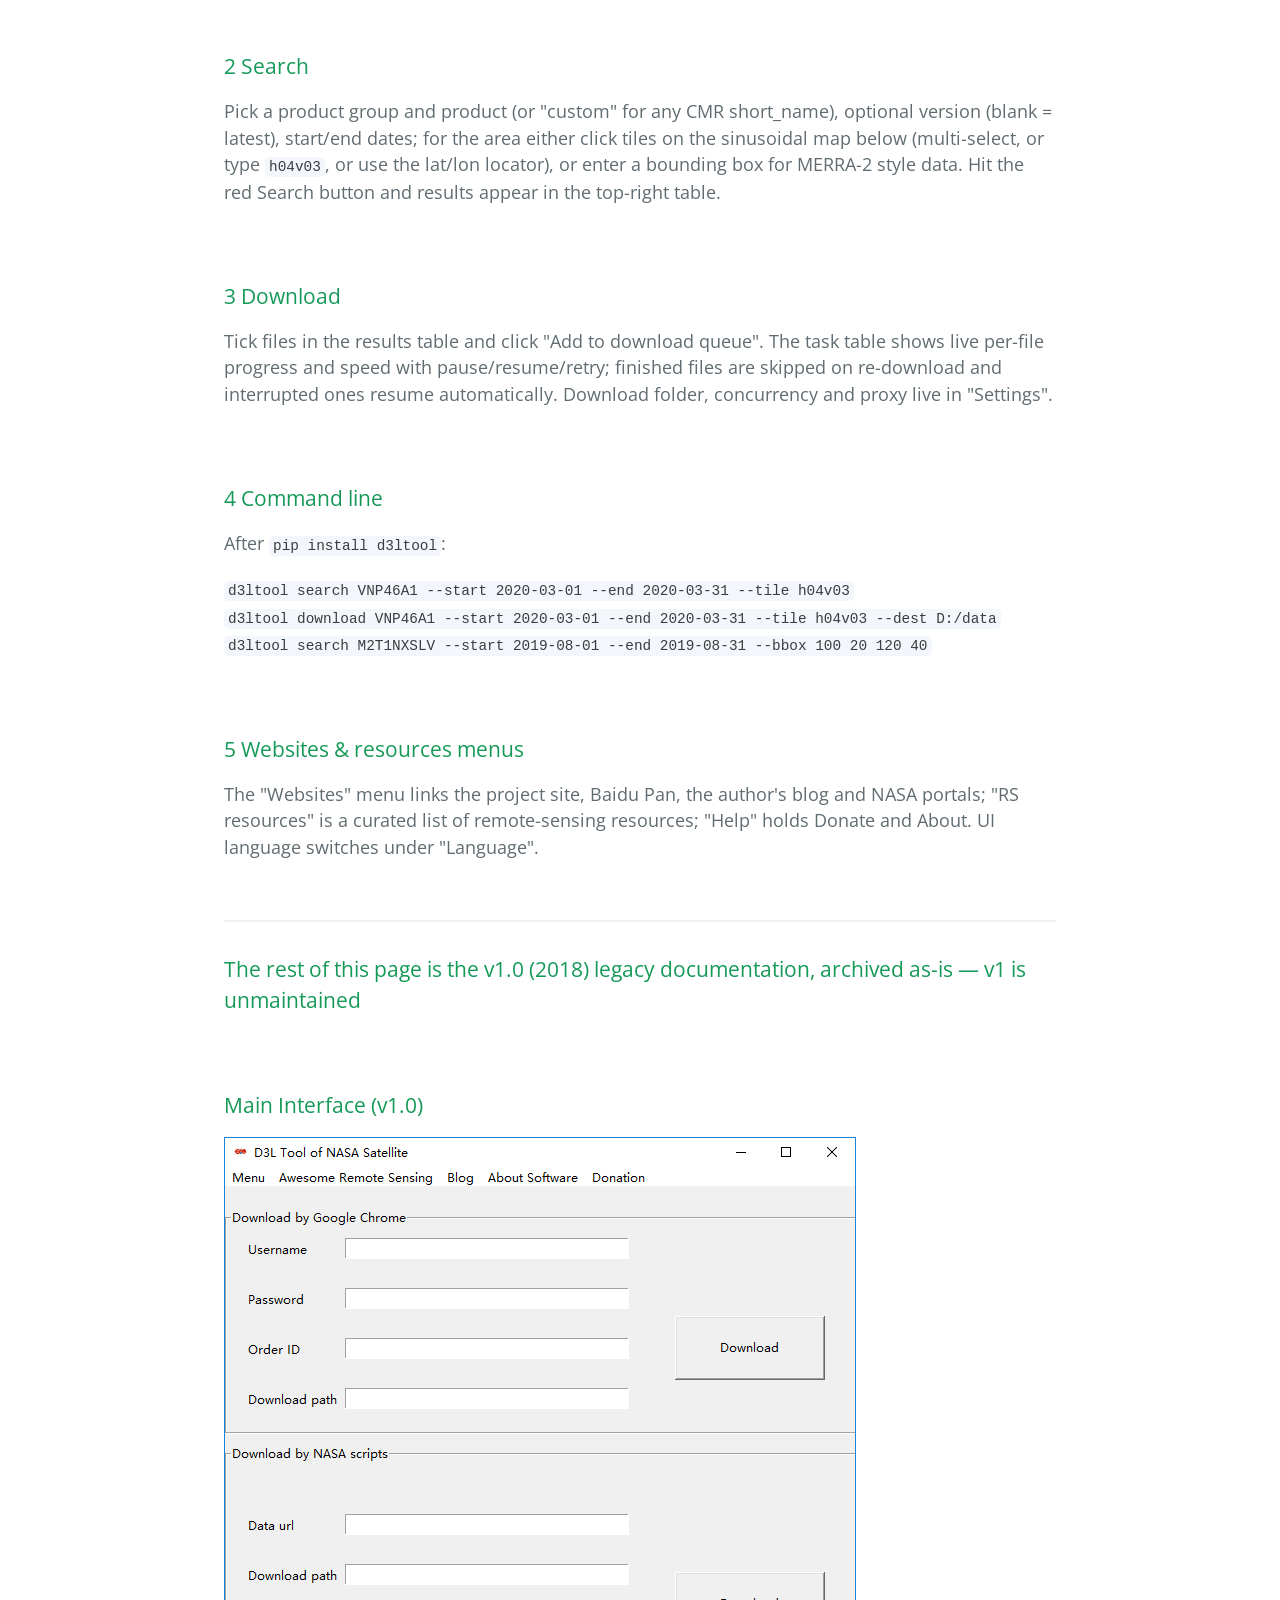
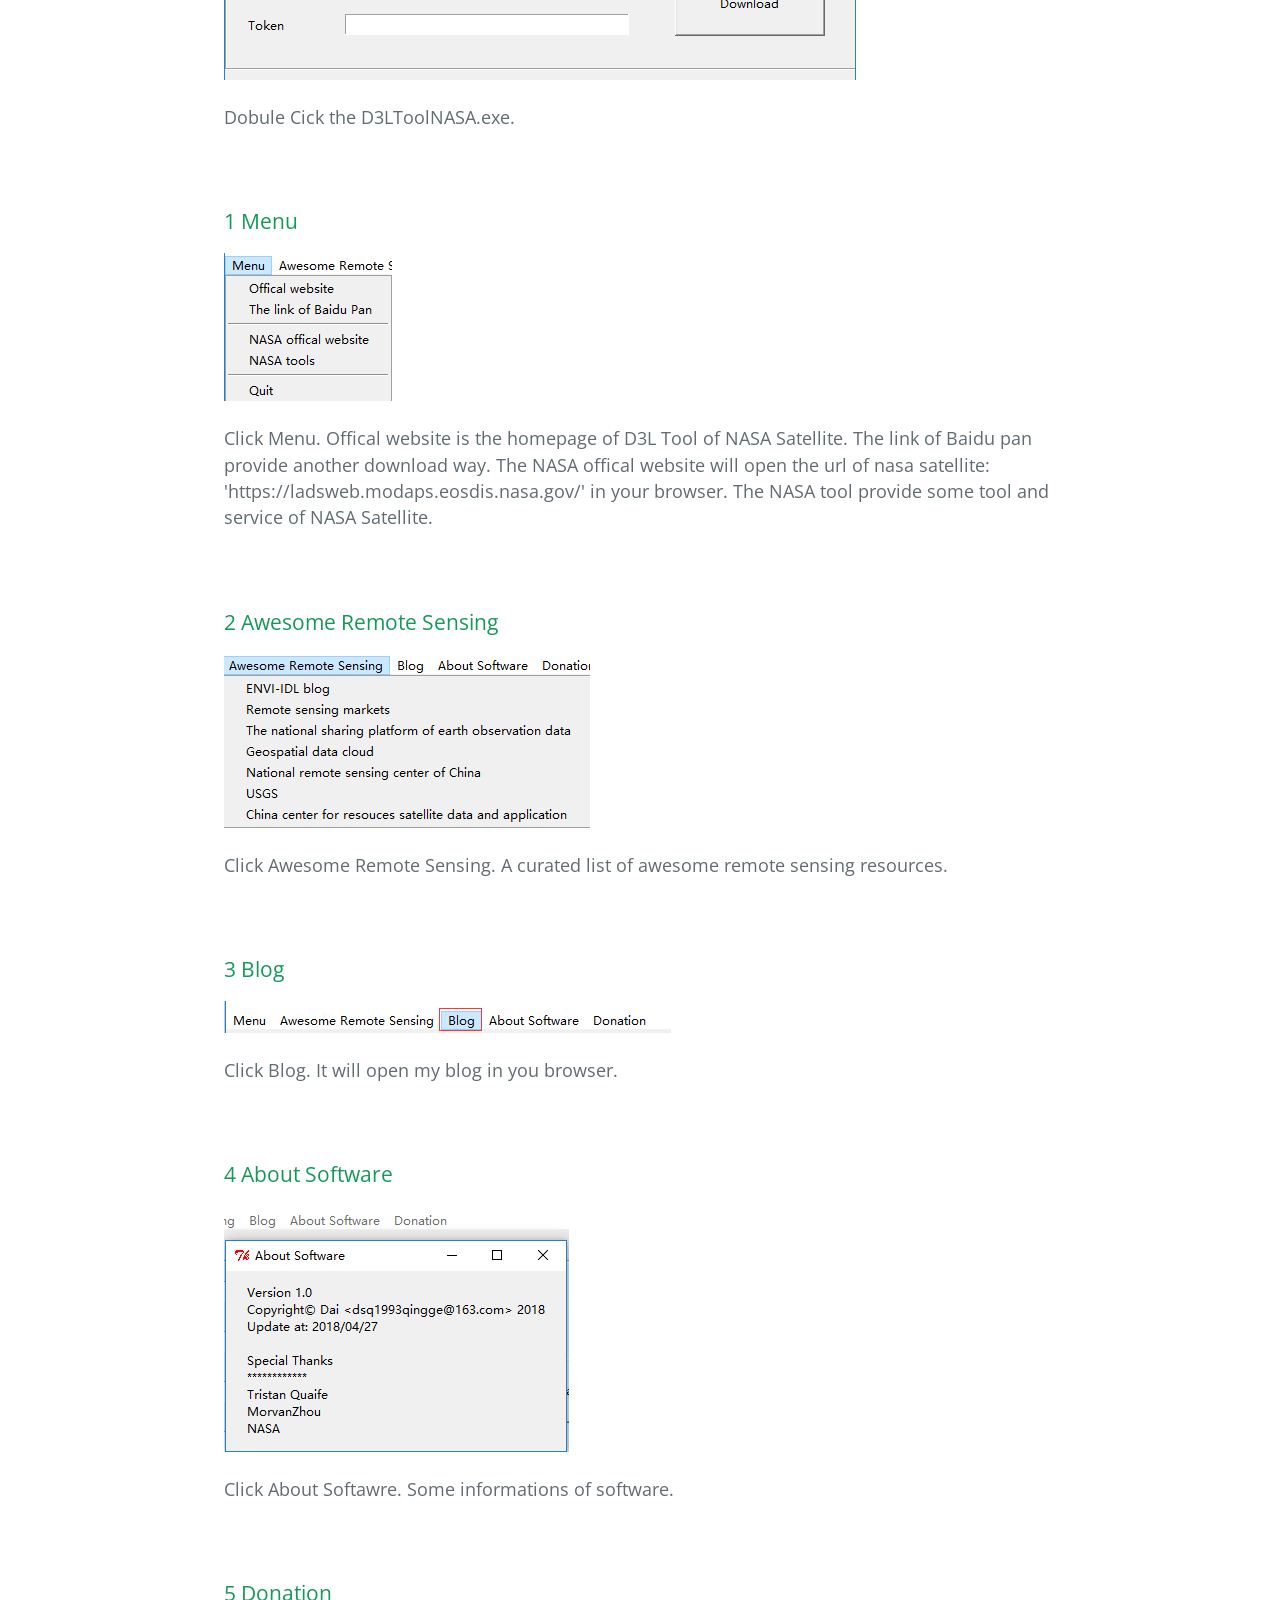
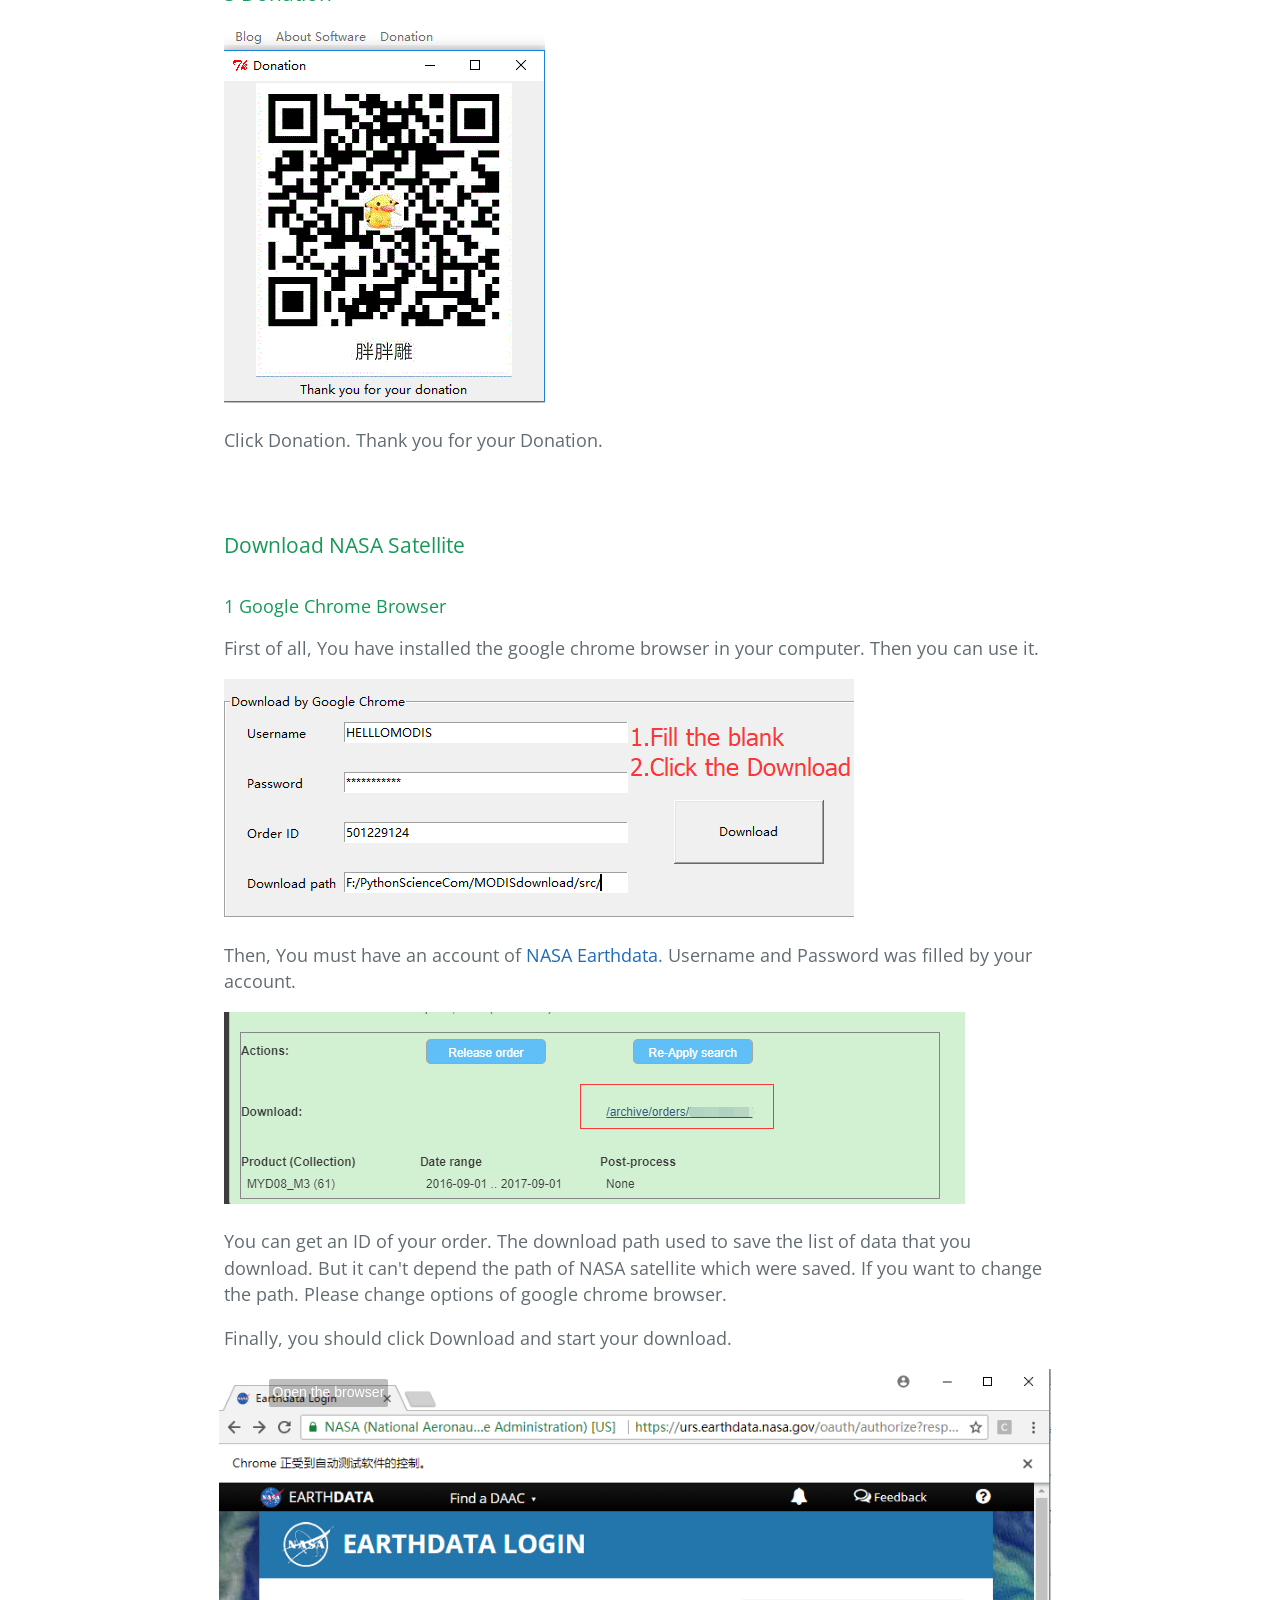
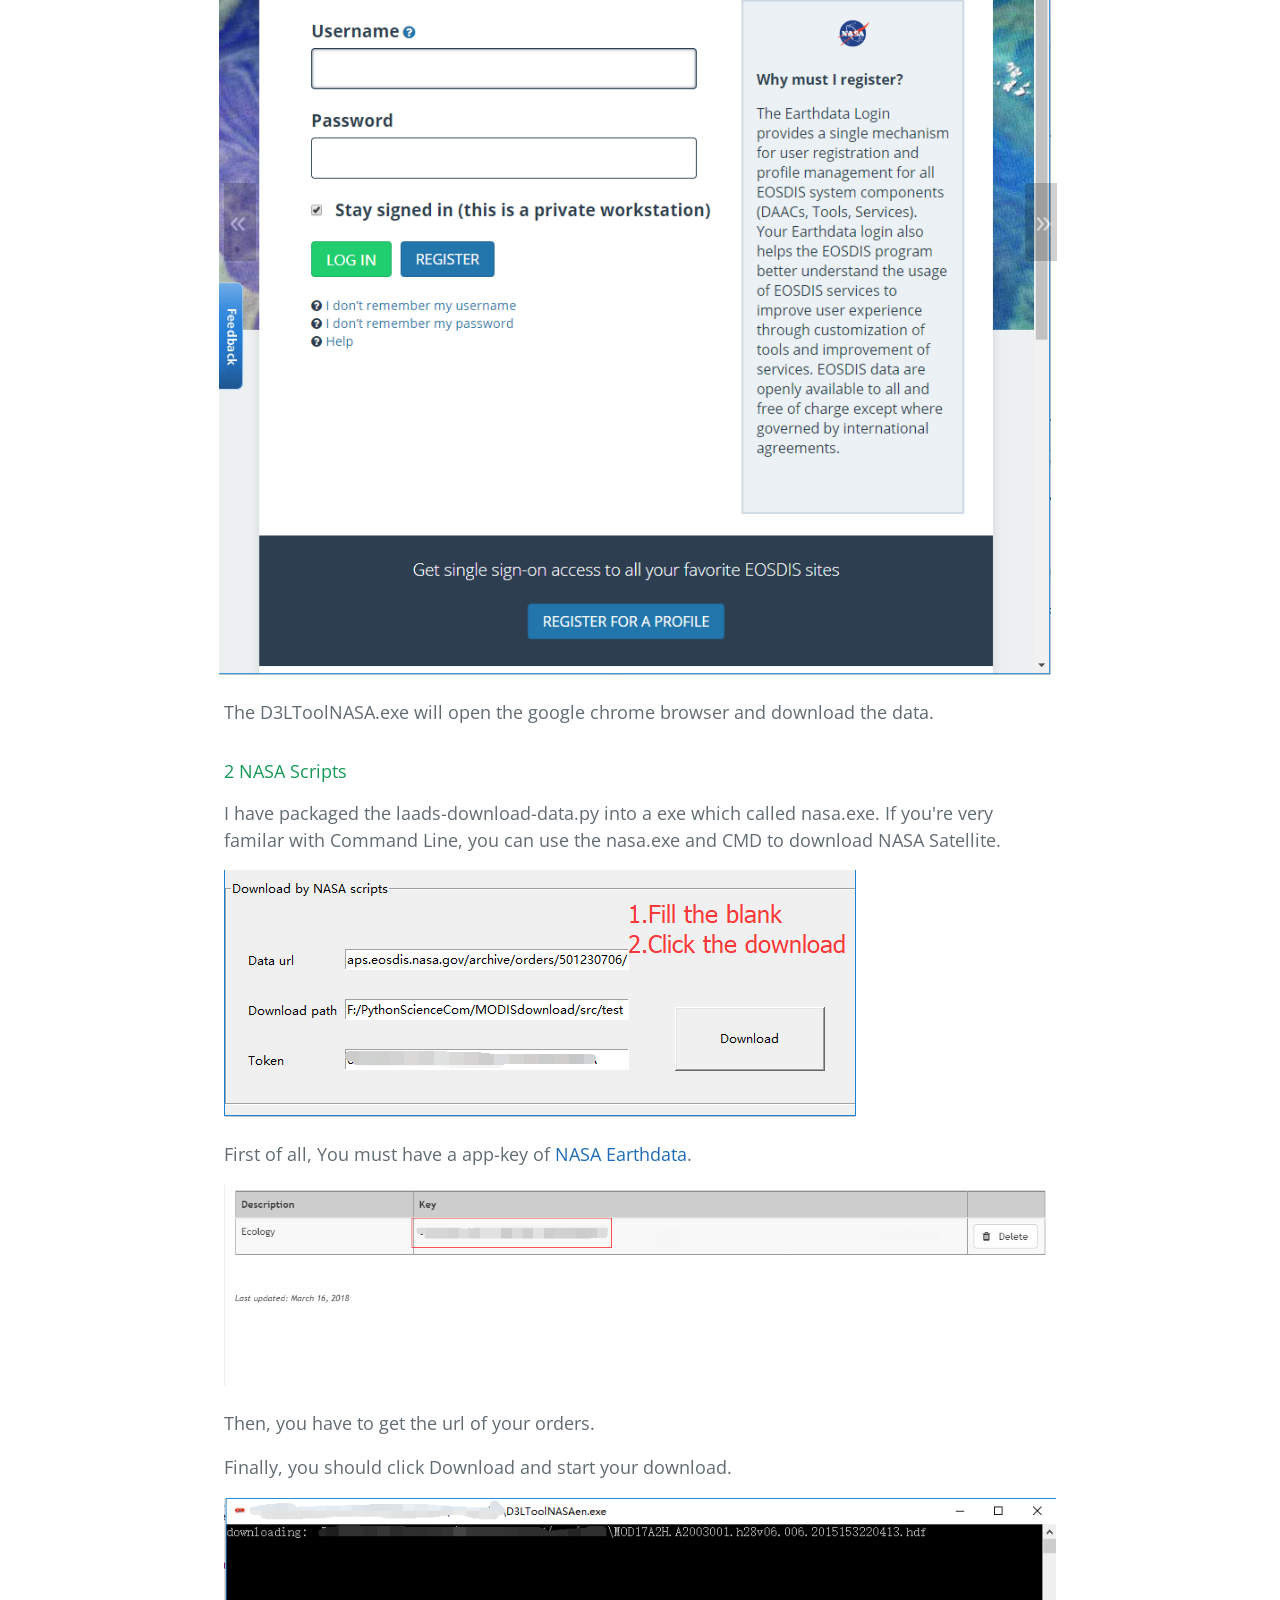
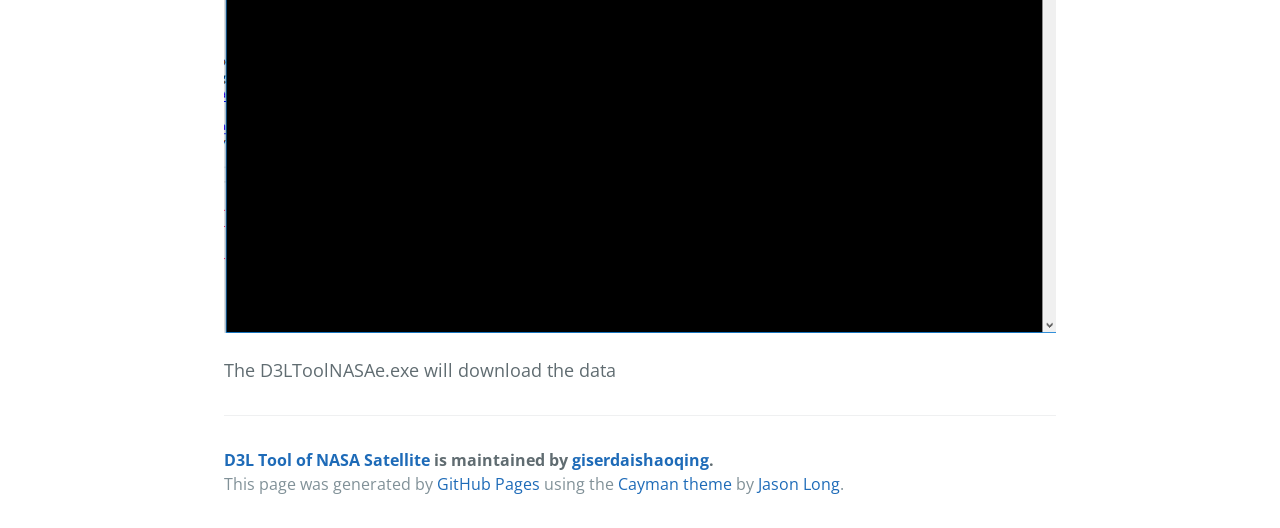
==== commit 1d98f41d: "Update 20260908" ====
--- a/documentation.html
+++ b/documentation.html
@@ -39,11 +39,11 @@
     <section class="page-header">
       <h1 class="project-name">D3LTool</h1>
       <h2 class="project-tagline">Documentation of D3L Tool of NASA Satellite</h2>
-      <a href="//giserdaishaoqing.github.io/D3LTool/" class="btn">Homepage</a>
-       <a href="//giserdaishaoqing.github.io/D3LTool/download.html" class="btn">Download</a>
+      <a href="//gisersqdai.top/D3LTool/" class="btn">Homepage</a>
+       <a href="//gisersqdai.top/D3LTool/download.html" class="btn">Download</a>
       <a href="https://github.com/GISerDaiShaoqing/D3LTool/" class="btn">View on GitHub</a>
        <a href="documentation.html" class="btn">Documentation</a>
-      <a href="//giserdaishaoqing.github.io/D3LTool/index-cn.html" class="btn">中文</a>
+      <a href="//gisersqdai.top/D3LTool/index-cn.html" class="btn">中文</a>
     </section>
 
 
@@ -52,14 +52,59 @@
 <a id="welcome-to-github-pages" class="anchor" href="#welcome-to-github-pages" aria-hidden="true">
   <span class="octicon octicon-link"></span></a></h3>
 
-<p>
-<h3>D3L Tool of NASA Satellite User Guide</h3>
+<h3>D3L Tool of NASA Satellite User Guide (v2.0)</h3>
 
-<p><a href="https://giserdaishaoqing.github.io/mycv/">Mr.Dai</a> is currently working on an updated version of the user guide for D3L Tool of NASA Satellite. The software and user gudie will continue to modify by suggestions.</p>
+<p>By <a href="https://gisersqdai.top/mycv/">Mr.Dai</a>. The software and user guide will continue to evolve with suggestions.</p>
 
 <br/>
 <h3>
-<a id="intro-toolbar" class="anchor" href="#intro-toolbar" aria-hidden="true"><span class="octicon octicon-link"></span></a>Main Interface</h3>
+<a id="v2-main" class="anchor" href="#v2-main" aria-hidden="true"><span class="octicon octicon-link"></span></a>v2.0 Main Interface</h3>
+<p><img src="images/Main2.png" class="shadowfilter"></p>
+<p>Double-click <code>D3LToolNASA.exe</code> (single file, no Python needed; macOS/Linux builds are on GitHub Releases,
+or <code>pip install d3ltool</code>). Search panel on the left, results top-right, download queue bottom-right.</p>
+
+<br/>
+<h3>
+<a id="v2-login" class="anchor" href="#v2-login" aria-hidden="true"><span class="octicon octicon-link"></span></a>1 Sign in</h3>
+<p>Menu "Settings → Sign in to Earthdata" with your free <a href="https://urs.earthdata.nasa.gov/">NASA Earthdata</a>
+account. <b>Search works without login; downloads need it.</b> Credentials stay in the local <code>~/.netrc</code> only.</p>
+
+<br/>
+<h3>
+<a id="v2-search" class="anchor" href="#v2-search" aria-hidden="true"><span class="octicon octicon-link"></span></a>2 Search</h3>
+<p>Pick a product group and product (or "custom" for any CMR short_name), optional version (blank = latest),
+start/end dates; for the area either click tiles on the sinusoidal map below (multi-select, or type
+<code>h04v03</code>, or use the lat/lon locator), or enter a bounding box for MERRA-2 style data.
+Hit the red Search button and results appear in the top-right table.</p>
+
+<br/>
+<h3>
+<a id="v2-download" class="anchor" href="#v2-download" aria-hidden="true"><span class="octicon octicon-link"></span></a>3 Download</h3>
+<p>Tick files in the results table and click "Add to download queue". The task table shows live per-file progress
+and speed with pause/resume/retry; finished files are skipped on re-download and interrupted ones resume
+automatically. Download folder, concurrency and proxy live in "Settings".</p>
+
+<br/>
+<h3>
+<a id="v2-cli" class="anchor" href="#v2-cli" aria-hidden="true"><span class="octicon octicon-link"></span></a>4 Command line</h3>
+<p>After <code>pip install d3ltool</code>:</p>
+<p><code>d3ltool search VNP46A1 --start 2020-03-01 --end 2020-03-31 --tile h04v03</code><br/>
+<code>d3ltool download VNP46A1 --start 2020-03-01 --end 2020-03-31 --tile h04v03 --dest D:/data</code><br/>
+<code>d3ltool search M2T1NXSLV --start 2019-08-01 --end 2019-08-31 --bbox 100 20 120 40</code></p>
+
+<br/>
+<h3>
+<a id="v2-menu" class="anchor" href="#v2-menu" aria-hidden="true"><span class="octicon octicon-link"></span></a>5 Websites & resources menus</h3>
+<p>The "Websites" menu links the project site, Baidu Pan, the author's blog and NASA portals; "RS resources" is a
+curated list of remote-sensing resources; "Help" holds Donate and About. UI language switches under "Language".</p>
+
+<br/>
+<hr/>
+<h3>The rest of this page is the v1.0 (2018) legacy documentation, archived as-is — v1 is unmaintained</h3>
+<br/>
+
+<h3>
+<a id="intro-toolbar" class="anchor" href="#intro-toolbar" aria-hidden="true"><span class="octicon octicon-link"></span></a>Main Interface (v1.0)</h3>
 <p><img src="images/Main.png" class="shadowfilter"></p>
 <p>Dobule Cick the D3LToolNASA.exe.</p>
 
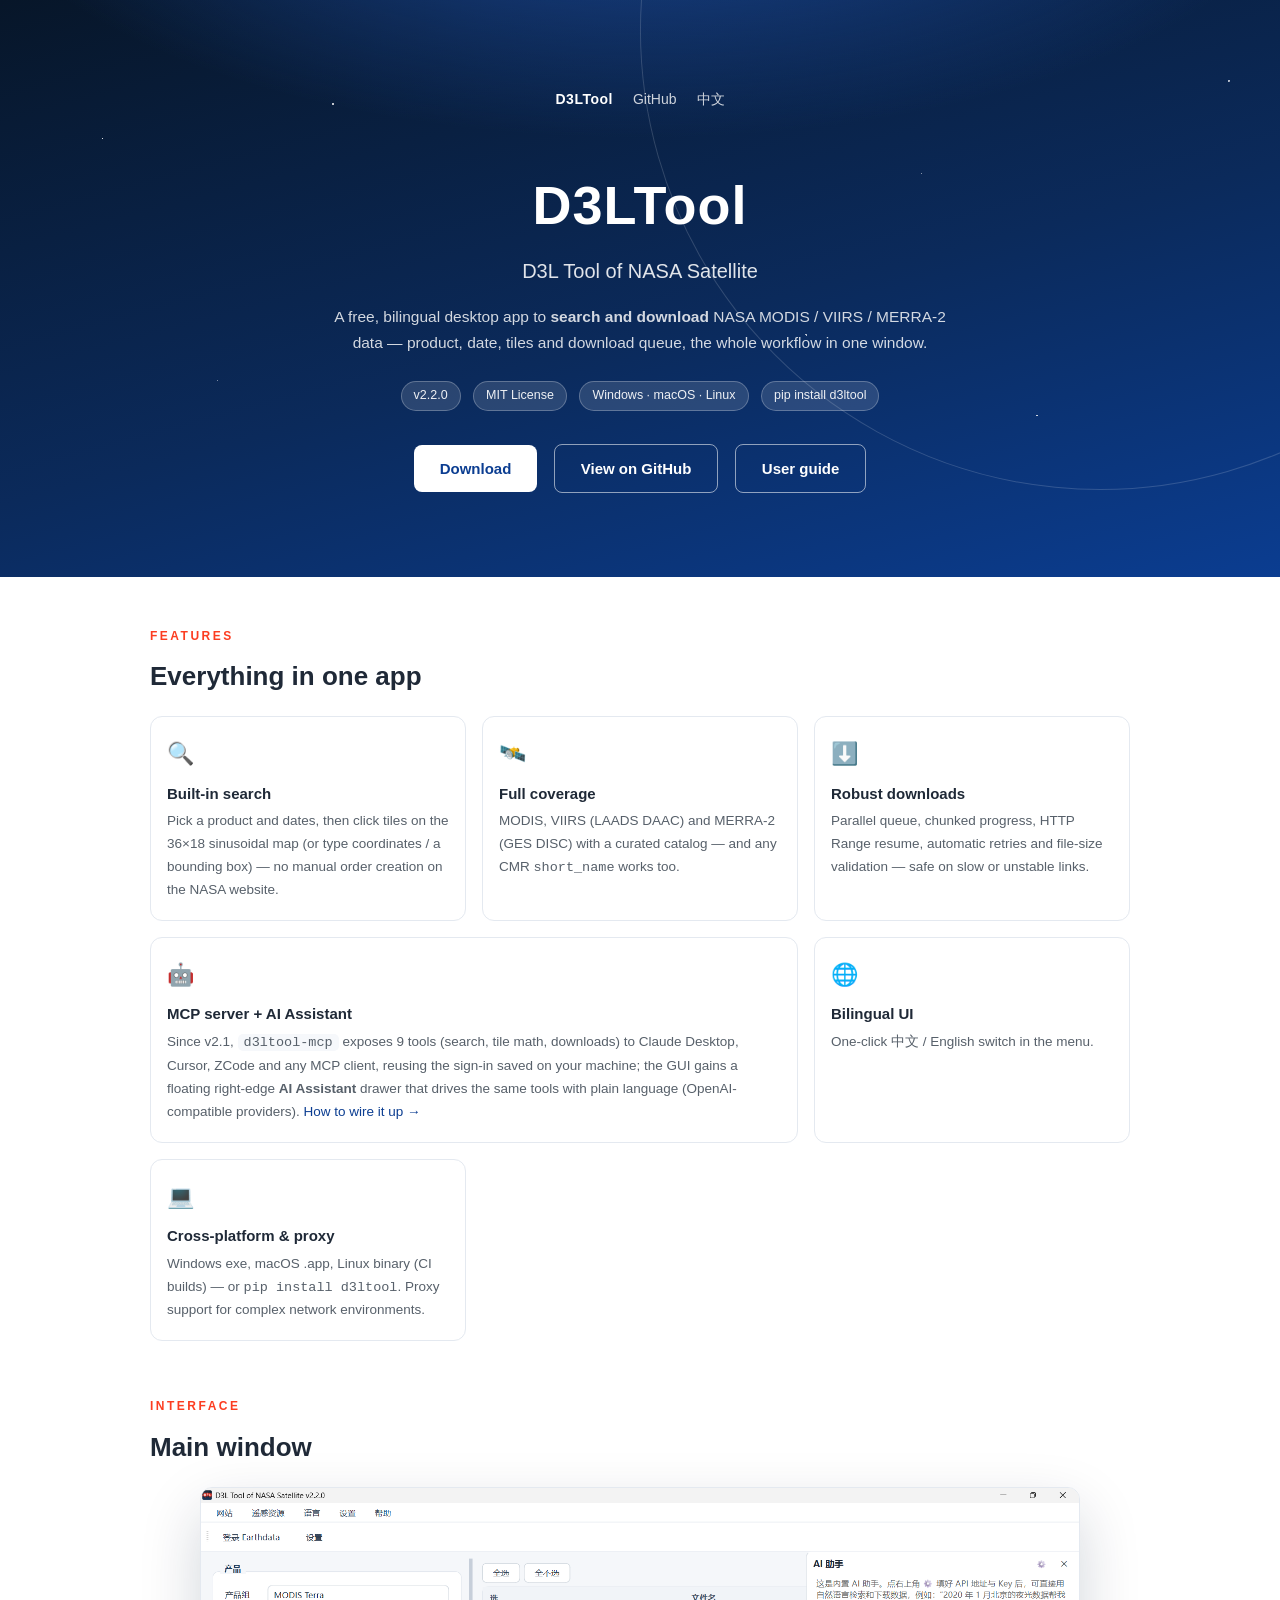
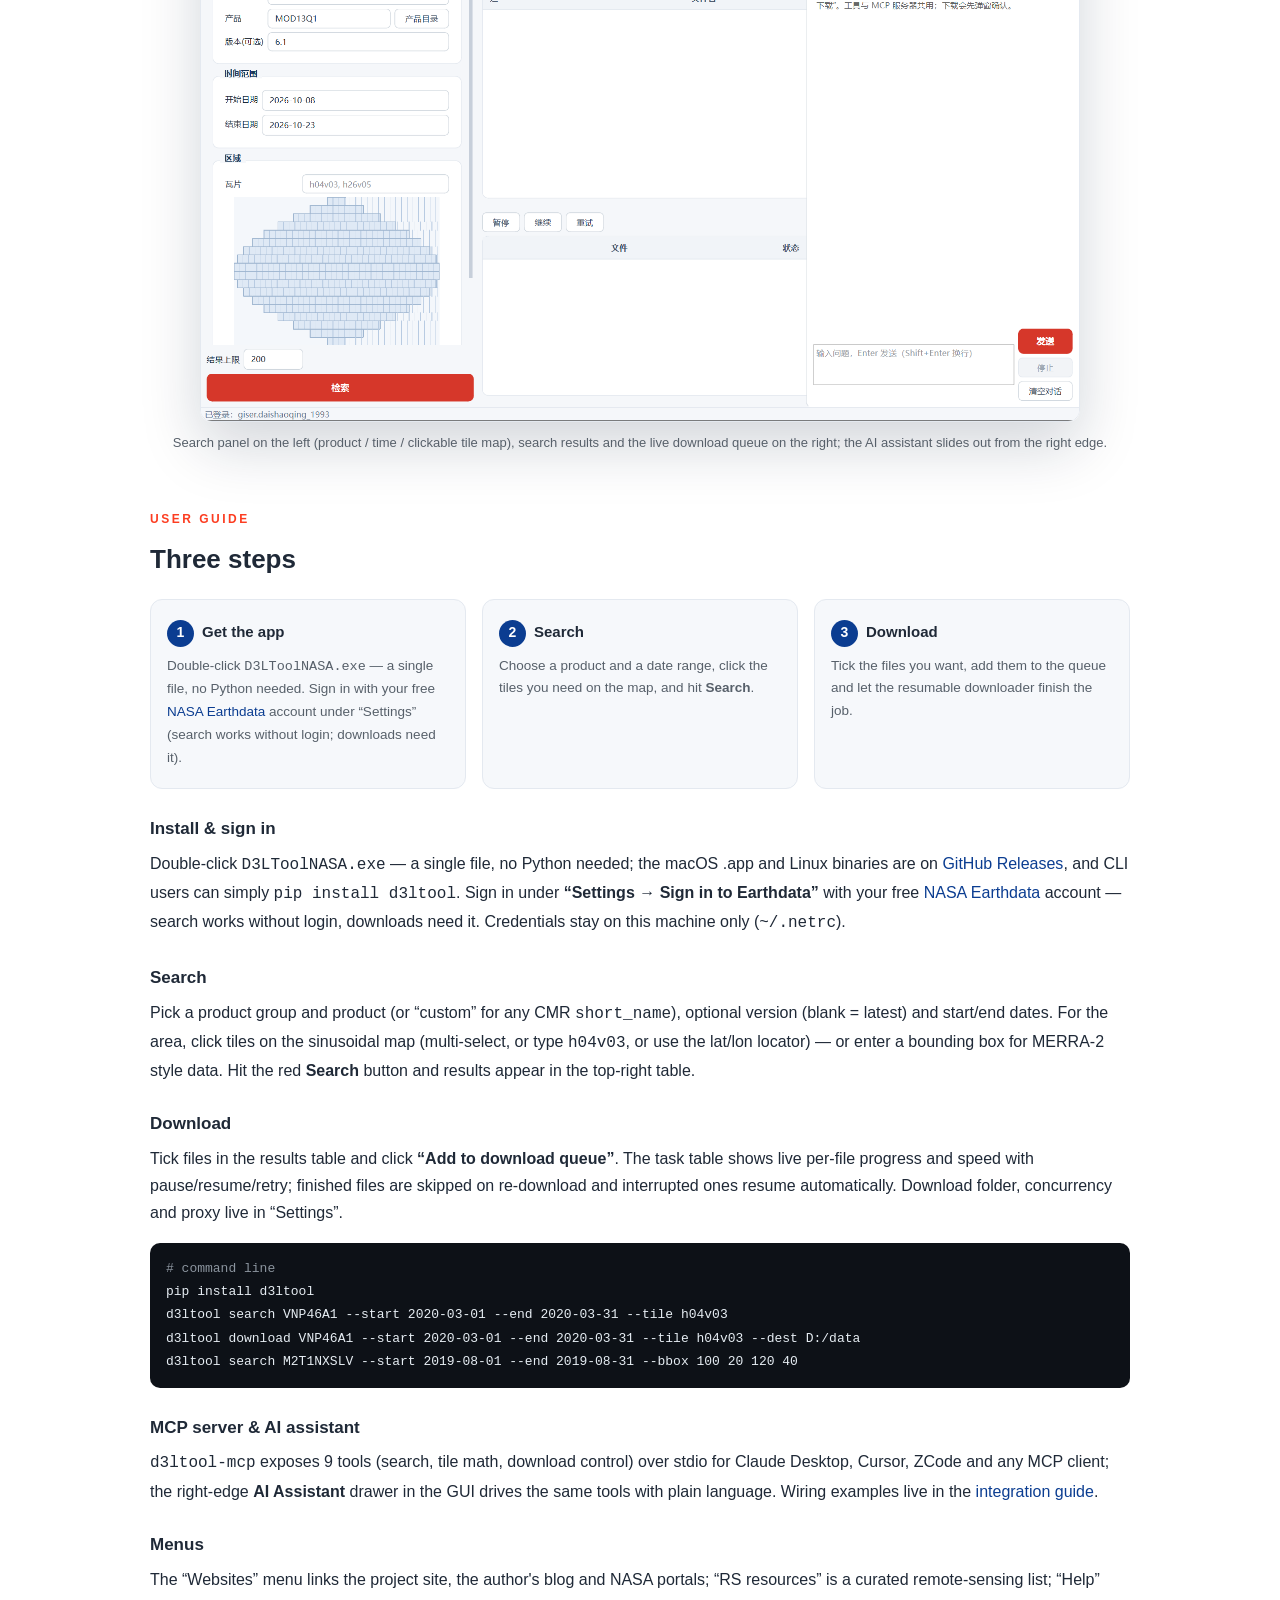
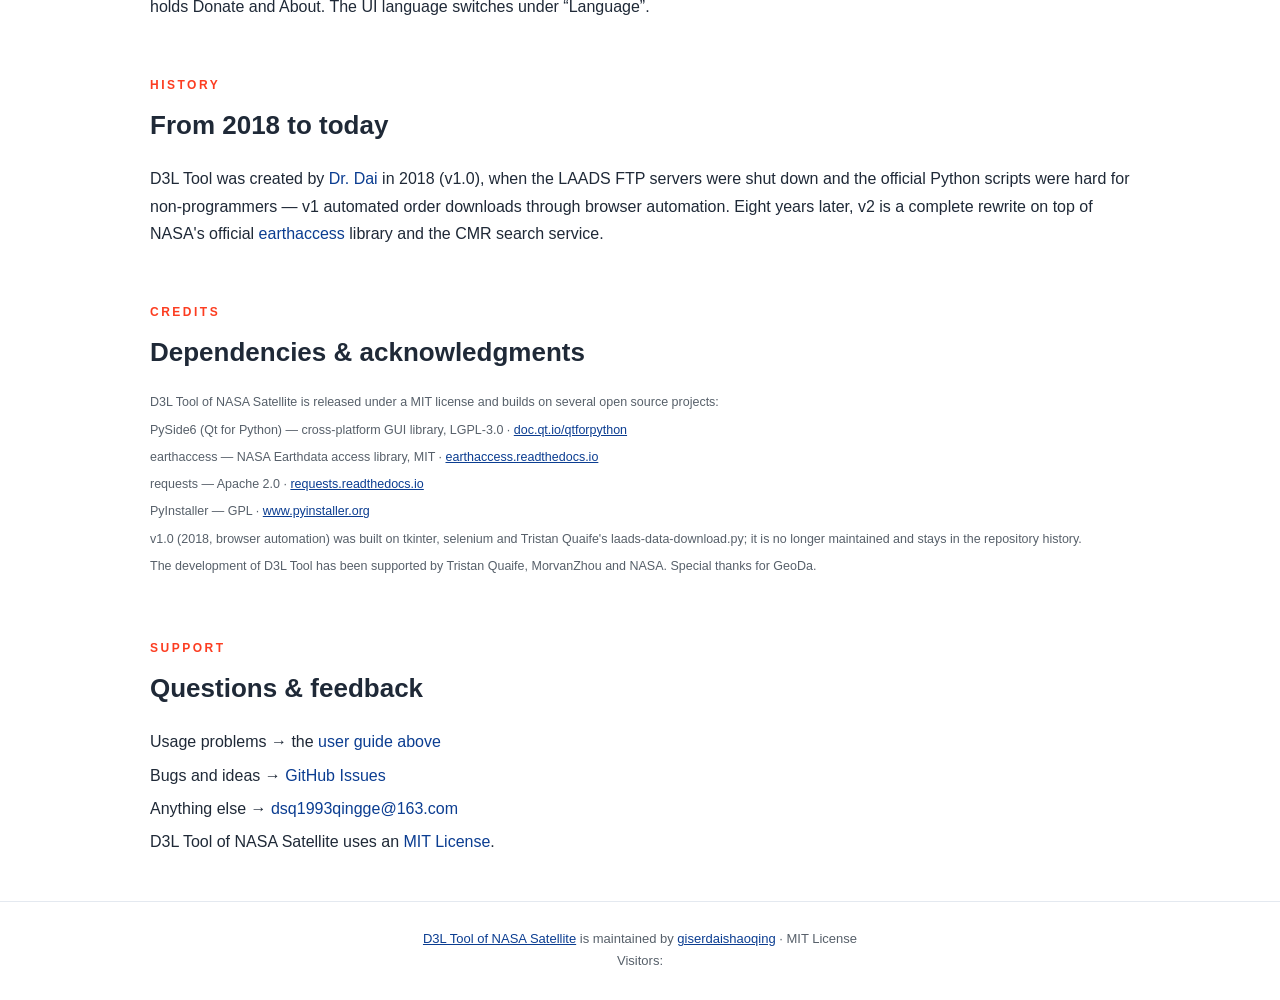
==== commit 7fb7e51e: "Web: 首页改版为 NASA 深空科技风，移除倒闭的来必力评论与模板遗留死统计代码, 使用指南与下载并入首页单页，旧文档/下载页改为跳转存根" ====
--- a/documentation.html
+++ b/documentation.html
@@ -1,191 +1,17 @@
-
 <!DOCTYPE html>
 <html lang="en-us">
   <head>
     <meta charset="UTF-8">
-    <title>Documentation | D3LTool on Github</title>
+    <title>D3LTool moved / 页面已迁移</title>
     <meta name="viewport" content="width=device-width, initial-scale=1">
-    <style>
-    	*{margin:0;padding:0;}
-	.shadowfilter {
-	-webkit-filter: drop-shadow(12px 12px 7px rgba(0,0,0,0.5));
-	filter: url(shadow.svg#drop-shadow);
-	}
-	.intro1 { margin-left: -45px;}
-    </style>
-    <link rel="stylesheet" type="text/css" href="stylesheets/normalize.css" media="screen">
-    <link href='https://fonts.googleapis.com/css?family=Open+Sans:400,700' rel='stylesheet' type='text/css'>
-    <link rel="stylesheet" type="text/css" href="stylesheets/stylesheet.css" media="screen">
-    <link rel="stylesheet" type="text/css" href="stylesheets/github-light.css" media="screen">
-    <link rel="stylesheet" href="stylesheets/simple-slideshow-styles.css">
-    <style>
-	ul {padding-left:30px;}
-	figcaption {
-	  top: .70em;
-   	  left: .35em;
- 	  bottom: auto!important;
-	  right: auto!important;
-	}
-    </style>
+    <meta http-equiv="refresh" content="0; url=index.html#guide">
+    <link rel="canonical" href="/D3LTool/index.html#guide">
+    <link rel="stylesheet" type="text/css" href="stylesheets/site.css">
+    <script>location.replace("index.html#guide");</script>
   </head>
   <body>
-    <!-- Google Analytics -->
-    <script>
-    window.ga=window.ga||function(){(ga.q=ga.q||[]).push(arguments)};ga.l=+new Date;
-    ga('create', 'UA-72724100-1', 'auto');
-    ga('send', 'pageview');
-    </script>
-
-    <section class="page-header">
-      <h1 class="project-name">D3LTool</h1>
-      <h2 class="project-tagline">Documentation of D3L Tool of NASA Satellite</h2>
-      <a href="//gisersqdai.top/D3LTool/" class="btn">Homepage</a>
-       <a href="//gisersqdai.top/D3LTool/download.html" class="btn">Download</a>
-      <a href="https://github.com/GISerDaiShaoqing/D3LTool/" class="btn">View on GitHub</a>
-       <a href="documentation.html" class="btn">Documentation</a>
-      <a href="//gisersqdai.top/D3LTool/index-cn.html" class="btn">中文</a>
-    </section>
-
-
-    <section class="main-content">
-      <h3>
-<a id="welcome-to-github-pages" class="anchor" href="#welcome-to-github-pages" aria-hidden="true">
-  <span class="octicon octicon-link"></span></a></h3>
-
-<h3>D3L Tool of NASA Satellite User Guide (v2.0)</h3>
-
-<p>By <a href="https://gisersqdai.top/mycv/">Mr.Dai</a>. The software and user guide will continue to evolve with suggestions.</p>
-
-<br/>
-<h3>
-<a id="v2-main" class="anchor" href="#v2-main" aria-hidden="true"><span class="octicon octicon-link"></span></a>v2.0 Main Interface</h3>
-<p><img src="images/Main2.png" class="shadowfilter"></p>
-<p>Double-click <code>D3LToolNASA.exe</code> (single file, no Python needed; macOS/Linux builds are on GitHub Releases,
-or <code>pip install d3ltool</code>). Search panel on the left, results top-right, download queue bottom-right.</p>
-
-<br/>
-<h3>
-<a id="v2-login" class="anchor" href="#v2-login" aria-hidden="true"><span class="octicon octicon-link"></span></a>1 Sign in</h3>
-<p>Menu "Settings → Sign in to Earthdata" with your free <a href="https://urs.earthdata.nasa.gov/">NASA Earthdata</a>
-account. <b>Search works without login; downloads need it.</b> Credentials stay in the local <code>~/.netrc</code> only.</p>
-
-<br/>
-<h3>
-<a id="v2-search" class="anchor" href="#v2-search" aria-hidden="true"><span class="octicon octicon-link"></span></a>2 Search</h3>
-<p>Pick a product group and product (or "custom" for any CMR short_name), optional version (blank = latest),
-start/end dates; for the area either click tiles on the sinusoidal map below (multi-select, or type
-<code>h04v03</code>, or use the lat/lon locator), or enter a bounding box for MERRA-2 style data.
-Hit the red Search button and results appear in the top-right table.</p>
-
-<br/>
-<h3>
-<a id="v2-download" class="anchor" href="#v2-download" aria-hidden="true"><span class="octicon octicon-link"></span></a>3 Download</h3>
-<p>Tick files in the results table and click "Add to download queue". The task table shows live per-file progress
-and speed with pause/resume/retry; finished files are skipped on re-download and interrupted ones resume
-automatically. Download folder, concurrency and proxy live in "Settings".</p>
-
-<br/>
-<h3>
-<a id="v2-cli" class="anchor" href="#v2-cli" aria-hidden="true"><span class="octicon octicon-link"></span></a>4 Command line</h3>
-<p>After <code>pip install d3ltool</code>:</p>
-<p><code>d3ltool search VNP46A1 --start 2020-03-01 --end 2020-03-31 --tile h04v03</code><br/>
-<code>d3ltool download VNP46A1 --start 2020-03-01 --end 2020-03-31 --tile h04v03 --dest D:/data</code><br/>
-<code>d3ltool search M2T1NXSLV --start 2019-08-01 --end 2019-08-31 --bbox 100 20 120 40</code></p>
-
-<br/>
-<h3>
-<a id="v2-menu" class="anchor" href="#v2-menu" aria-hidden="true"><span class="octicon octicon-link"></span></a>5 Websites & resources menus</h3>
-<p>The "Websites" menu links the project site, Baidu Pan, the author's blog and NASA portals; "RS resources" is a
-curated list of remote-sensing resources; "Help" holds Donate and About. UI language switches under "Language".</p>
-
-<br/>
-<hr/>
-<h3>The rest of this page is the v1.0 (2018) legacy documentation, archived as-is — v1 is unmaintained</h3>
-<br/>
-
-<h3>
-<a id="intro-toolbar" class="anchor" href="#intro-toolbar" aria-hidden="true"><span class="octicon octicon-link"></span></a>Main Interface (v1.0)</h3>
-<p><img src="images/Main.png" class="shadowfilter"></p>
-<p>Dobule Cick the D3LToolNASA.exe.</p>
-
-<br/>
-<h3>
-<a id="intro-toolbar" class="anchor" href="#intro-toolbar" aria-hidden="true"><span class="octicon octicon-link"></span></a>1 Menu</h3>
-<p><img src="images/menu.png" class="shadowfilter"></p>
-<p>Click Menu. Offical website is the homepage of D3L Tool of NASA Satellite. The link of Baidu pan provide another download way. The NASA offical website will open the url of nasa satellite: 'https://ladsweb.modaps.eosdis.nasa.gov/' in your browser. The NASA tool provide some tool and service of NASA Satellite. </p>
-
-<br/>
-<h3>
-<a id="intro-toolbar" class="anchor" href="#intro-toolbar" aria-hidden="true"><span class="octicon octicon-link"></span></a>2 Awesome Remote Sensing</h3>
-<p><img src="images/ARS.png" class="shadowfilter"></p>
-<p>Click Awesome Remote Sensing. A curated list of awesome remote sensing resources. </p>
-
-<br/>
-<h3>
-<a id="intro-toolbar" class="anchor" href="#intro-toolbar" aria-hidden="true"><span class="octicon octicon-link"></span></a>3 Blog</h3>
-<p><img src="images/Blog.png" class="shadowfilter"></p>
-<p>Click Blog. It will open my blog in you browser. </p>
-
-<br/>
-<h3>
-<a id="intro-toolbar" class="anchor" href="#intro-toolbar" aria-hidden="true"><span class="octicon octicon-link"></span></a>4 About Software</h3>
-<p><img src="images/aboutsoftware.png" class="shadowfilter"></p>
-<p>Click About Softawre. Some informations of software. </p>
-
-<br/>
-<h3>
-<a id="intro-toolbar" class="anchor" href="#intro-toolbar" aria-hidden="true"><span class="octicon octicon-link"></span></a>5 Donation</h3>
-<p><img src="images/donation.png" class="shadowfilter"></p>
-<p>Click Donation. Thank you for your Donation. </p>
-
-<br/>
-<h3>
-<a id="intro-toolbar" class="anchor" href="#intro-toolbar" aria-hidden="true"><span class="octicon octicon-link"></span></a>Download NASA Satellite </h3>
-<h4>1 Google Chrome Browser</h4>
-<p>First of all, You have installed the google chrome browser in your computer. Then you can use it.</p>
-<p><img src="images/GoogleChrome.png" class="shadowfilter"></p>
-<p>Then, You must have an account of <a href="https://ladsweb.modaps.eosdis.nasa.gov">NASA Earthdata</a>. Username and Password was filled by your account. </p>
-<p><img src="images/order.png" class="shadowfilter"></p>
-<p>You can get an ID of your order. The download path used to save the list of data that you download. But it can't depend the path of NASA satellite which were saved. If you want to change the path. Please change options of google chrome browser. </p>
-<p>Finally, you should click Download and start your download. </p>
-<p>
-    <div class="bss-slides num2" tabindex="2">
-       <figure>
-          <img src="images/downloadgooglechrome.png"  class="shadowfilter intro1" width="100%" /><figcaption>Open the browser</figcaption>
-       </figure>
-        <figure>
-          <img src="images/download.png" class="shadowfilter intro1" width="100%" /><figcaption>Download data</figcaption>
-       </figure>
-    </div> <!-- // bss-slides -->
-    <script src="javascripts/better-simple-slideshow.min.js"></script>
-    <script>
-    var opts = {
-        auto : {speed: 5000, pauseOnHover: true},
-        fullScreen : false,
-        swipe : true
-    };
-    makeBSS('.num2', opts);
-    </script>
-    
-    </p>
-<p>The D3LToolNASA.exe will open the google chrome browser and download the data.</p>
-
-<h4>2 NASA Scripts</h4>
-<p>I have packaged the laads-download-data.py into a exe which called nasa.exe. If you're very familar with Command Line, you can use the nasa.exe and CMD to download NASA Satellite. </p>
-<p><img src="images/nasascripts.png" class="shadowfilter"></p>
-<p>First of all, You must have a app-key of <a href="https://ladsweb.modaps.eosdis.nasa.gov/profile/#app-keys">NASA Earthdata</a>. </p>
-<p><img src="images/appkey.png" class="shadowfilter"></p>
-<p>Then, you have to get the url of your orders. </p>
-<p>Finally, you should click Download and start your download. </p>
-<p><img src="images/downloadnasa.png" class="shadowfilter"></p>
-<p>The D3LToolNASAe.exe will download the data</p>
-
-      <footer class="site-footer">
-        <span class="site-footer-owner"><a href="https://github.com/GISerDaiShaoqing/D3LTool">D3L Tool of NASA Satellite</a> is maintained by <a href="https://github.com/GISerDaiShaoqing">giserdaishaoqing</a>.</span>
-
-        <span class="site-footer-credits">This page was generated by <a href="https://pages.github.com">GitHub Pages</a> using the <a href="https://github.com/jasonlong/cayman-theme">Cayman theme</a> by <a href="https://twitter.com/jasonlong">Jason Long</a>.</span>
-      </footer>
-
-    </section>
+    <main class="wrap" style="padding:60px 20px">
+      <p>This page has moved — the user guide now lives on the homepage: <a href='index.html#guide'>D3LTool user guide</a>.<br><span class='small'>The v1.0 (2018) legacy documentation stays archived in the repository history.</span></p>
+    </main>
   </body>
 </html>
--- a/stylesheets/site.css
+++ b/stylesheets/site.css
@@ -0,0 +1,257 @@
+/* D3LTool site (v2.2 redesign) — NASA deep-space landing style.
+   Used by index.html / index-cn.html only; the documentation and
+   download pages keep the classic Cayman stylesheets. */
+
+:root {
+  --nasa-blue: #0b3d91;
+  --nasa-deep: #071629;
+  --nasa-red: #fc3d21;
+  --ink: #1f2937;
+  --muted: #57606a;
+  --line: #e4e9f0;
+  --bg-soft: #f6f8fb;
+}
+
+* { margin: 0; padding: 0; box-sizing: border-box; }
+
+body {
+  font-family: -apple-system, BlinkMacSystemFont, "Segoe UI",
+               "Microsoft YaHei", "PingFang SC", "Noto Sans CJK SC",
+               Arial, sans-serif;
+  color: var(--ink);
+  background: #fff;
+  line-height: 1.7;
+  -webkit-font-smoothing: antialiased;
+}
+
+a { color: var(--nasa-blue); text-decoration: none; }
+a:hover { color: var(--nasa-red); }
+
+code, pre { font-family: "Cascadia Code", Consolas, Menlo, monospace; }
+
+.wrap { max-width: 1020px; margin: 0 auto; padding: 0 20px; }
+section { padding: 44px 0 6px; }
+
+.kicker {
+  color: var(--nasa-red);
+  font-size: 12px;
+  font-weight: 700;
+  letter-spacing: 2.5px;
+  text-transform: uppercase;
+}
+h2 { font-size: 26px; margin: 6px 0 18px; }
+.section-lede { color: var(--muted); max-width: 660px; margin-bottom: 20px; }
+
+/* ------------------------------------------------ hero */
+.hero {
+  position: relative;
+  overflow: hidden;
+  color: #fff;
+  text-align: center;
+  padding: 88px 20px 80px;
+  background: radial-gradient(1100px 480px at 50% -160px, #1d4fa7 0%, transparent 62%),
+              linear-gradient(165deg, var(--nasa-deep) 0%, #0b2a5b 55%, var(--nasa-blue) 100%);
+}
+.hero::before {
+  content: "";
+  position: absolute; inset: 0; pointer-events: none;
+  background-image:
+    radial-gradient(1.5px 1.5px at 8% 24%,  rgba(255,255,255,.85) 50%, transparent 51%),
+    radial-gradient(1px 1px    at 17% 66%,  rgba(255,255,255,.45) 50%, transparent 51%),
+    radial-gradient(2px 2px    at 26% 18%,  rgba(255,255,255,.75) 50%, transparent 51%),
+    radial-gradient(1px 1px    at 35% 78%,  rgba(255,255,255,.5) 50%, transparent 51%),
+    radial-gradient(1.5px 1.5px at 44% 34%, rgba(255,255,255,.8) 50%, transparent 51%),
+    radial-gradient(1px 1px    at 55% 12%,  rgba(255,255,255,.55) 50%, transparent 51%),
+    radial-gradient(2px 2px    at 63% 58%,  rgba(255,255,255,.7) 50%, transparent 51%),
+    radial-gradient(1px 1px    at 72% 30%,  rgba(255,255,255,.5) 50%, transparent 51%),
+    radial-gradient(1.5px 1.5px at 81% 72%, rgba(255,255,255,.8) 50%, transparent 51%),
+    radial-gradient(1px 1px    at 90% 40%,  rgba(255,255,255,.6) 50%, transparent 51%),
+    radial-gradient(2px 2px    at 96% 14%,  rgba(255,255,255,.7) 50%, transparent 51%);
+}
+.hero .orbit {
+  position: absolute;
+  width: 920px; height: 920px;
+  border: 1px solid rgba(255,255,255,.16);
+  border-radius: 50%;
+  top: -430px; right: -280px;
+  transform: rotate(-16deg);
+  pointer-events: none;
+}
+.hero .orbit::after {
+  content: "";
+  position: absolute;
+  width: 9px; height: 9px;
+  background: var(--nasa-red);
+  border-radius: 50%;
+  top: 30px; left: 132px;
+  box-shadow: 0 0 14px 3px rgba(252,61,33,.85);
+}
+.hero > .inner { position: relative; }
+
+.hero h1 {
+  font-size: 54px;
+  letter-spacing: 1px;
+  margin-bottom: 2px;
+}
+.hero .tagline {
+  font-size: 20px;
+  color: rgba(255,255,255,.88);
+  margin-bottom: 16px;
+}
+.hero .lede {
+  max-width: 640px;
+  margin: 0 auto 22px;
+  color: rgba(255,255,255,.82);
+  font-size: 15.5px;
+}
+.badges { margin-bottom: 26px; }
+.badge {
+  display: inline-block;
+  margin: 3px 4px;
+  padding: 3px 12px;
+  font-size: 12.5px;
+  border-radius: 999px;
+  background: rgba(255,255,255,.13);
+  border: 1px solid rgba(255,255,255,.25);
+  color: rgba(255,255,255,.92);
+}
+.cta .btn-hero {
+  display: inline-block;
+  margin: 4px 6px;
+  padding: 11px 26px;
+  border-radius: 8px;
+  font-weight: 700;
+  font-size: 15px;
+  background: #fff;
+  color: var(--nasa-blue);
+  transition: transform .15s ease, box-shadow .15s ease;
+}
+.cta .btn-hero:hover {
+  color: var(--nasa-red);
+  transform: translateY(-2px);
+  box-shadow: 0 10px 26px rgba(0,0,0,.35);
+}
+.cta .btn-ghost {
+  display: inline-block;
+  margin: 4px 6px;
+  padding: 11px 26px;
+  border-radius: 8px;
+  font-weight: 600;
+  font-size: 15px;
+  color: #fff;
+  border: 1px solid rgba(255,255,255,.55);
+  transition: background .15s ease;
+}
+.cta .btn-ghost:hover { background: rgba(255,255,255,.14); color: #fff; }
+
+.nav {
+  position: relative;
+  display: flex;
+  justify-content: center;
+  flex-wrap: wrap;
+  gap: 20px;
+  margin-bottom: 48px;
+  font-size: 14px;
+}
+.nav a { color: rgba(255,255,255,.8); }
+.nav a:hover { color: #fff; }
+.nav .brand { font-weight: 700; color: #fff; letter-spacing: .5px; }
+
+/* ------------------------------------------------ cards */
+.grid {
+  display: grid;
+  grid-template-columns: repeat(auto-fit, minmax(250px, 1fr));
+  gap: 16px;
+}
+.card {
+  background: #fff;
+  border: 1px solid var(--line);
+  border-radius: 12px;
+  padding: 18px 16px;
+  transition: transform .15s ease, box-shadow .15s ease;
+}
+.card:hover {
+  transform: translateY(-3px);
+  box-shadow: 0 14px 34px rgba(11,29,58,.10);
+}
+.card .ico { font-size: 22px; }
+.card h3 { font-size: 15px; margin: 8px 0 4px; }
+.card p { font-size: 13.5px; color: var(--muted); }
+
+/* wide highlight cards (MCP / AI drawer) */
+.card.wide { grid-column: span 2; }
+@media (max-width: 620px) { .card.wide { grid-column: span 1; } }
+.card.wide code { background: var(--bg-soft); padding: 1px 6px; border-radius: 5px; }
+
+/* ------------------------------------------------ screenshot */
+.shot {
+  display: block;
+  margin: 8px auto 4px;
+  max-width: 880px;
+  width: 100%;
+  border: 1px solid var(--line);
+  border-radius: 12px;
+  box-shadow: 0 24px 60px rgba(11,29,58,.18);
+}
+figcaption { text-align: center; color: var(--muted); font-size: 13px; margin-top: 10px; }
+
+/* ------------------------------------------------ steps */
+.steps { display: grid; grid-template-columns: repeat(auto-fit, minmax(250px, 1fr)); gap: 16px; }
+.step {
+  background: var(--bg-soft);
+  border: 1px solid var(--line);
+  border-radius: 12px;
+  padding: 18px 16px;
+}
+.step .n {
+  display: inline-flex;
+  align-items: center;
+  justify-content: center;
+  width: 27px; height: 27px;
+  border-radius: 50%;
+  background: var(--nasa-blue);
+  color: #fff;
+  font-weight: 700;
+  font-size: 14px;
+}
+.step h3 { display: inline; font-size: 15px; margin-left: 8px; }
+.step p { font-size: 13.5px; color: var(--muted); margin-top: 8px; }
+
+pre.term {
+  background: #0d1117;
+  color: #e6edf3;
+  padding: 14px 16px;
+  border-radius: 10px;
+  font-size: 13px;
+  overflow-x: auto;
+  margin-top: 16px;
+  line-height: 1.8;
+}
+pre.term .c { color: #8b949e; }
+pre.term .k { color: #7ee787; }
+
+/* ------------------------------------------------ text sections */
+.small { font-size: 12.5px; color: var(--muted); }
+.small p { margin: 6px 0; }
+.small a { text-decoration: underline; }
+
+ul.plain { list-style: none; }
+ul.plain li { margin: 6px 0; }
+
+/* guide subsections */
+h3.sub {
+  font-size: 17px;
+  margin: 26px 0 6px;
+}
+#guide .steps { margin-bottom: 10px; }
+
+/* ------------------------------------------------ footer */
+.site-footer {
+  border-top: 1px solid var(--line);
+  margin-top: 40px;
+  padding: 26px 20px 40px;
+  text-align: center;
+  color: var(--muted);
+  font-size: 13px;
+}
+.site-footer a { text-decoration: underline; }
